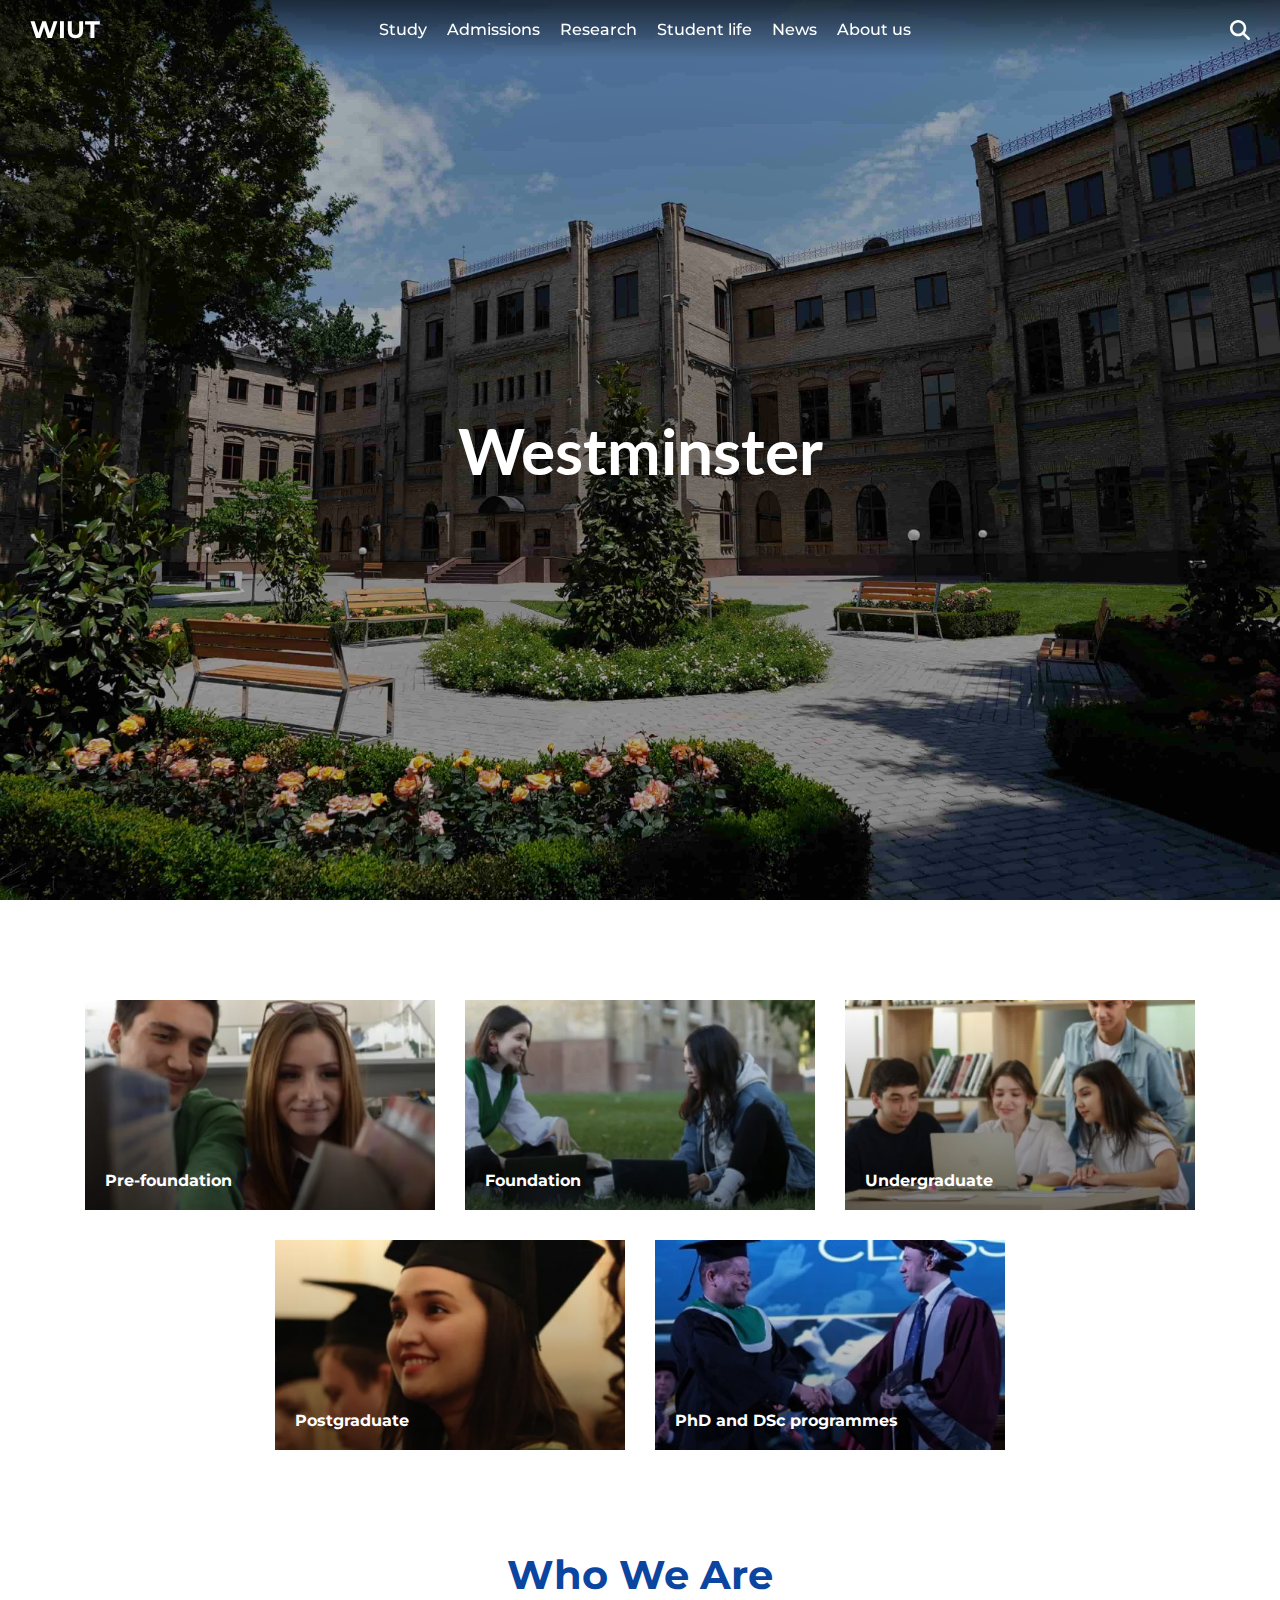
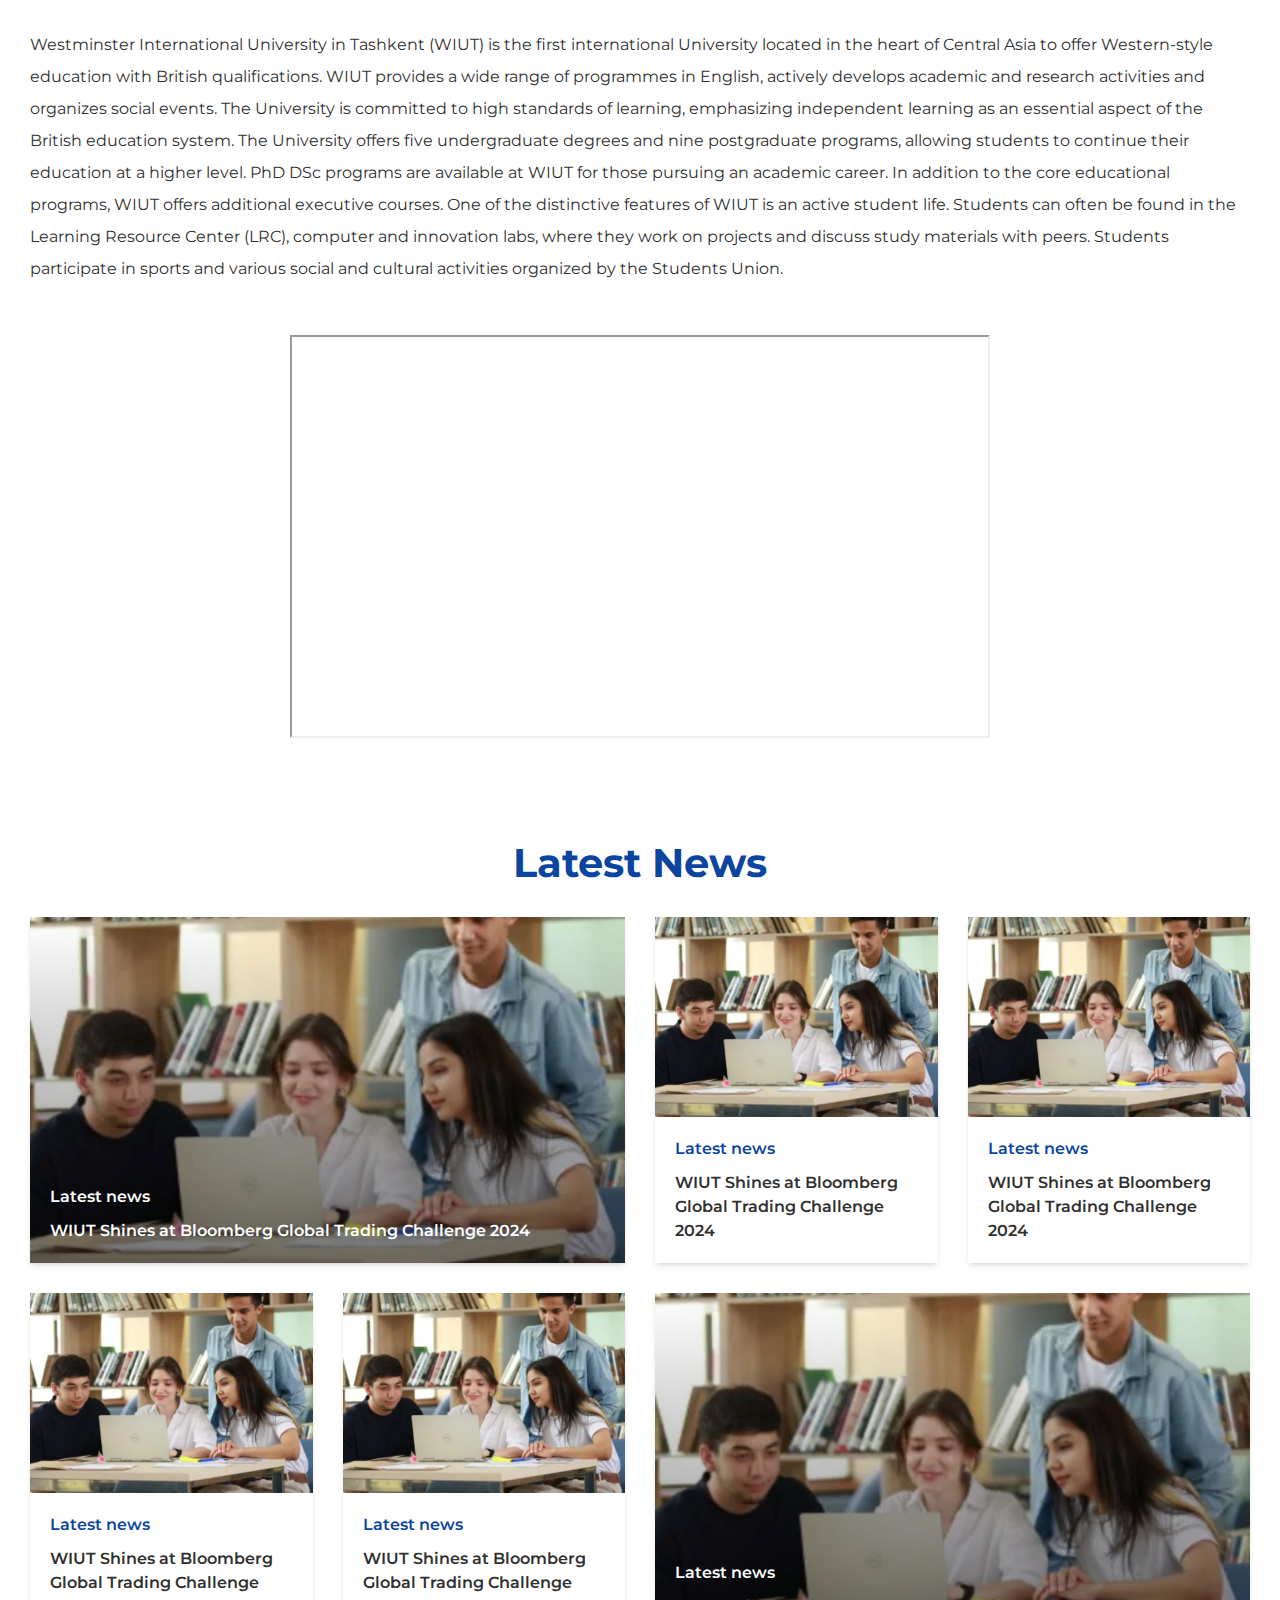
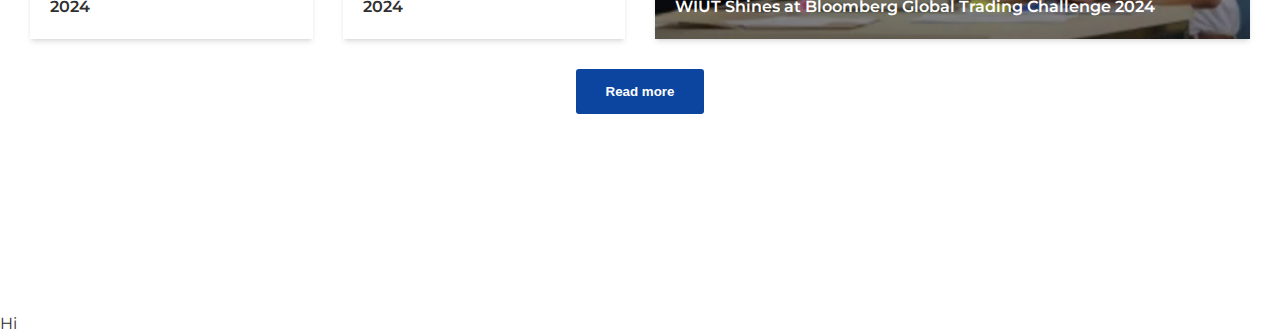
==== index.html @ 8a949897 "Update home page" ====
<!DOCTYPE html>
<html lang="en">
  <head>
    <meta charset="UTF-8" />
    <meta name="viewport" content="width=device-width, initial-scale=1.0" />
    <link rel="stylesheet" href="./assets/css/global.css" />
    <link rel="stylesheet" href="./assets/css/navbar.css" />
    <link rel="stylesheet" href="./assets/css/index.css" />
    <title>Home</title>
  </head>
  <body>
    <div id="navbar" class="top">
      <div class="brand">
        <a href="index.html">WIUT</a>
      </div>
      <div id="nav-menu">
        <nav id="navigation">
          <ul class="nav-links">
            <li><a href="study.html">Study</a></li>
            <li><a href="admissions.html">Admissions</a></li>
            <li><a href="research.html">Research</a></li>
            <li><a href="student-life.html">Student life</a></li>
            <li><a href="news.html">News</a></li>
            <li><a href="about.html">About us</a></li>
          </ul>
        </nav>
      </div>
      <form action="#" id="search">
        <input type="text" name="q" id="q" placeholder="Search..." />
        <button type="button" id="cancel">X</button>
      </form>
      <div class="right">
        <button type="submit" class="search-button" id="search-button">
          <img src="./assets/images/magnifying-glass-solid.svg" alt="icon" />
        </button>
        <div id="nav-toggle">
          <span></span>
          <span></span>
          <span></span>
        </div>
      </div>
    </div>

    <section id="hero">
      <div class="content">
        <h1>Westminster</h1>
        <!-- <p>International University in Tashkent</p> -->
      </div>
    </section>

    <main>
      <section id="courses" class="container">
        <a href="#" class="course">
          <div class="image">
            <img src="./assets/images/pre-foundation.webp" alt="course-image" />
          </div>
          <p class="title">Pre-foundation</p>
        </a>
        <a href="#" class="course">
          <div class="image">
            <img src="./assets/images/foundation.webp" alt="course-image" />
          </div>
          <p class="title">Foundation</p>
        </a>
        <a href="#" class="course">
          <div class="image">
            <img src="./assets/images/undergraduate.webp" alt="course-image" />
          </div>
          <p class="title">Undergraduate</p>
        </a>
        <a href="#" class="course">
          <div class="image">
            <img src="./assets/images/graduate.webp" alt="course-image" />
          </div>
          <p class="title">Postgraduate</p>
        </a>
        <a href="#" class="course">
          <div class="image">
            <img
              src="./assets/images/phd-dsc-courses.webp"
              alt="course-image"
            />
          </div>
          <p class="title">PhD and DSc programmes</p>
        </a>
      </section>

      <section id="info" class="container">
        <h2>Who we are</h2>
        <p>
          Westminster International University in Tashkent (WIUT) is the first
          international University located in the heart of Central Asia to offer
          Western-style education with British qualifications. WIUT provides a
          wide range of programmes in English, actively develops academic and
          research activities and organizes social events. The University is
          committed to high standards of learning, emphasizing independent
          learning as an essential aspect of the British education system. The
          University offers five undergraduate degrees and nine postgraduate
          programs, allowing students to continue their education at a higher
          level. PhD DSc programs are available at WIUT for those pursuing an
          academic career. In addition to the core educational programs, WIUT
          offers additional executive courses. One of the distinctive features
          of WIUT is an active student life. Students can often be found in the
          Learning Resource Center (LRC), computer and innovation labs, where
          they work on projects and discuss study materials with peers. Students
          participate in sports and various social and cultural activities
          organized by the Students Union.
        </p>
        <iframe
          class="sppb-embed-responsive-item"
          src="//www.youtube.com/embed/2o8LmmlrF8w?iv_load_policy=3&amp;rel=1"
          title="YouTube video player"
          allow="accelerometer"
          webkitallowfullscreen=""
          mozallowfullscreen=""
          allowfullscreen=""
          loading="lazy"
        ></iframe>
      </section>

      <section id="news" class="container">
        <h2>Latest News</h2>
        <div class="cards">
          <a href="#" class="card twice">
            <div class="image">
              <img src="./assets/images/undergraduate.webp" alt="news" />
            </div>
            <div class="content">
              <p class="category">Latest news</p>
              <p class="title">
                WIUT Shines at Bloomberg Global Trading Challenge 2024
              </p>
            </div>
          </a>
          <a href="#" class="card">
            <div class="image">
              <img src="./assets/images/undergraduate.webp" alt="news" />
            </div>
            <div class="content">
              <p class="category">Latest news</p>
              <p class="title">
                WIUT Shines at Bloomberg Global Trading Challenge 2024
              </p>
            </div>
          </a>
          <a href="#" class="card">
            <div class="image">
              <img src="./assets/images/undergraduate.webp" alt="news" />
            </div>
            <div class="content">
              <p class="category">Latest news</p>
              <p class="title">
                WIUT Shines at Bloomberg Global Trading Challenge 2024
              </p>
            </div>
          </a>
          <a href="#" class="card">
            <div class="image">
              <img src="./assets/images/undergraduate.webp" alt="news" />
            </div>
            <div class="content">
              <p class="category">Latest news</p>
              <p class="title">
                WIUT Shines at Bloomberg Global Trading Challenge 2024
              </p>
            </div>
          </a>
          <a href="#" class="card">
            <div class="image">
              <img src="./assets/images/undergraduate.webp" alt="news" />
            </div>
            <div class="content">
              <p class="category">Latest news</p>
              <p class="title">
                WIUT Shines at Bloomberg Global Trading Challenge 2024
              </p>
            </div>
          </a>
          <a href="#" class="card twice">
            <div class="image">
              <img src="./assets/images/undergraduate.webp" alt="news" />
            </div>
            <div class="content">
              <p class="category">Latest news</p>
              <p class="title">
                WIUT Shines at Bloomberg Global Trading Challenge 2024
              </p>
            </div>
          </a>
        </div>
        <a href="#news.html" class="read-more">
          <button class="btn btn-primary">Read more</button>
        </a>
      </section>

      <footer>
        Hi
      </footer>
    </main>
    <script src="./assets/js/index.js"></script>
    <script src="./assets/js/navbar.js"></script>
  </body>
</html>
---- assets/css/global.css ----
@import url('https://fonts.googleapis.com/css2?family=Montserrat:ital,wght@0,100..900;1,100..900&display=swap');
@import url('https://fonts.googleapis.com/css2?family=Lato:ital,wght@0,100;0,300;0,400;0,700;0,900;1,100;1,300;1,400;1,700;1,900&family=Montserrat:ital,wght@0,100..900;1,100..900&display=swap');


:root {
  --primary: #0b459f;
  --text: #303030;
}

*,
*::before,
*::after {
  box-sizing: border-box;
  margin: 0;
  padding: 0;
}

img {
  width: 100%;
  height: 100%;
  object-fit: cover;
}

a {
  color: inherit;
  text-decoration: none;
}

ul {
  list-style: none;
}

body {
    font-family: "Montserrat", sans-serif;
    font-optical-sizing: auto;
    color: var(--text);
}


.btn {
  border: none;
  outline: none;
  padding: 15px 30px;
  font-weight: 600;
  border-radius: 3px;
  cursor: pointer;
  transition: box-shadow .2s;
}

.btn:hover {
  box-shadow: inset 0em 0em 0em 10em rgba(0, 0, 0, 0.2);
}

.btn-primary {
  background-color: var(--primary);
  color: white;
}
---- assets/css/navbar.css ----
#navbar {
  display: flex;
  justify-content: space-between;
  align-items: center;
  color: white;
  padding: 15px max(calc((100% - 1440px) / 2), 30px);
  position: fixed;
  top: 0;
  width: 100%;
  transition: background-color 0.2s;
  background: var(--primary);
  z-index: 100;
}

#navbar .brand {
  text-transform: uppercase;
  font-size: 1.5rem;
  font-weight: bold;
}

#nav-menu {
  display: flex;
  justify-content: space-between;
  align-items: center;
}

.nav-links {
  display: flex;
  align-items: center;
  gap: 20px;
}

.nav-links a {
  font-weight: 500;
  padding: 7px 0;
  position: relative;
}

.nav-links a::before {
  content: "";
  position: absolute;
  inset: 0;
  border-bottom: 2px solid white;
  transform: scaleX(0);
  transform-origin: 100% 0;
  transition: transform 0.4s;
}

.nav-links a:hover::before {
  transform: scaleX(1);
  transform-origin: 0 100%;
}

#search {
  display: flex;
  visibility: hidden;
  opacity: 0;
  transition: visibility 0s, opacity 0.1s;
  position: absolute;
  right: 0;
  top: 0;
  background-color: var(--primary);
  padding: 60px;
  z-index: 10;
  gap: 10px;
}

#search input {
  background-color: transparent;
  color: white;
  border: none;
  outline: none;
  border-bottom: 1px solid white;
  padding: 5px 0;
  font-size: 1rem;
}

#search input::placeholder {
  color: white;
  opacity: 1;
}

#search #cancel {
  background: none;
  outline: none;
  color: white;
  width: 30px;
  height: 30px;
  border: 1px solid white;
  cursor: pointer;
}

#search.active {
  visibility: visible;
  opacity: 1;
}

.right {
  display: flex;
  align-items: center;
  gap: 10px;
  padding-left: 40px; 
}

.search-button {
  width: 20px;
  height: 20px;
  background: none;
  border: none;
  outline: none
}

.search-button img {
  filter: invert(100%) sepia(8%) saturate(7477%) hue-rotate(187deg) brightness(113%) contrast(100%);
}

#nav-toggle {
  flex-direction: column;
  justify-content: space-between;
  align-items: stretch;
  display: none;
  padding: 20px;
  margin-right: -20px;
  gap: 6px;
  cursor: pointer;
}

#nav-toggle span {
  width: 30px;
  height: 3px;
  border-radius: 3px;
  background-color: white;
}

@media (min-width: 850px) {
  #navbar.top {
    background: linear-gradient(0deg, rgba(0, 0, 0, 0), rgba(0, 0, 0, 0.6));
  }
}

@media screen and (max-width: 850px) {
  #navbar {
    padding-top: 0px;
    padding-bottom: 0px;
  }

  #nav-menu {
    position: fixed;
    top: 55px;
    left: 100%;
    right: 0;
    bottom: 0;
    width: 100%;
    background-color: var(--primary);
    right: 60px;
    display: flex;
    flex-direction: column;
    width: 100%;
    align-items: flex-end;
    padding: 20px 30px;
    gap: 20px;
    transition: all 0.2s;
  }

  #nav-menu.active {
    left: 0;
  }

  #nav-toggle {
    display: flex;
  }

  .nav-links {
    display: flex;
    flex-direction: column;
    align-items: flex-end;
  }
}
---- assets/css/index.css ----
#hero {
  width: 100%;
  height: 100vh;
  padding: 60px 50px;
  display: flex;
  align-items: center;
  justify-content: center;
  color: white;
  background: radial-gradient(rgba(0, 0, 0, 0.4), rgba(0, 0, 0, 0.1)),
    url("../images/wiut.jpg");
  background-repeat: no-repeat;
  background-position: center center;
  background-size: cover;
  position: fixed;
  inset: 0;
  z-index: -20;
}

#hero .content {
  text-align: center;
  font-family: "Lato", sans-serif;
}

#hero h1 {
  font-size: 4rem;
}

#hero p {
  margin-top: 10px;
  font-size: 1.3rem;
  font-weight: 500;
}

main {
  margin-top: 100vh;
  background-color: white;
  width: 100%;
  height: max-content;
}

.container {
  width: 100%;
  padding: 0 max(calc((100% - 1440px) / 2), 30px);
}

#courses {
  padding-top: 100px;
  display: flex;
  flex-wrap: wrap;
  justify-content: center;
  align-items: center;
  row-gap: 30px;
  column-gap: 30px;
}

#courses .course {
  display: block;
  width: 350px;
  position: relative;
}

#courses .course:hover img {
  transform: scale(1.1, 1.1);
}

#courses .image {
  position: relative;
  overflow: hidden;
  aspect-ratio: 5/3;
}

#courses .image::before {
  content: "";
  position: absolute;
  inset: 0;
  width: 100%;
  height: 100%;
  background: linear-gradient(180deg, rgba(0, 0, 0, 0), rgba(0, 0, 0, 0.5));
  z-index: 2;
}

#courses .image img {
  display: block;
  transition: transform 0.5s;
  z-index: 1;
}

#courses .title {
  position: absolute;
  bottom: 20px;
  left: 20px;
  color: white;
  font-weight: bold;
  z-index: 3;
}

#info {
  margin-top: 100px;
}

.container h2 {
  color: var(--primary);
  text-align: center;
  font-size: 2.5rem;
  text-transform: capitalize;
}

#info p {
  line-height: 2rem;
  margin-top: 30px;
}

#info iframe {
  width: 100%;
  max-width: 700px;
  aspect-ratio: 2/1.15;
  margin: 0 auto;
  display: block;
  margin-top: 50px;
}

#news {
  margin-top: 100px;
}

.cards {
  margin-top: 30px;
  display: grid;
  grid-template-columns: repeat(4, 1fr);
  gap: 30px;
  font-weight: 600;
  line-height: 1.5rem;
}

.card {
  box-shadow: 0 4px 6px -1px rgb(0 0 0 / 0.1), 0 2px 4px -2px rgb(0 0 0 / 0.1);
  position: relative;
}

.card.twice {
  grid-column: span 2;
}

.card .image {
  height: 200px;
  overflow: hidden;
}

.card .content {
  padding: 20px;
}

.card.twice .content {
  position: absolute;
  bottom: 0;
  left: 0;
  right: 0;
  z-index: 3;
  color: white;
}

.card.twice .image {
  position: absolute;
  inset: 0;
  height: 100%;
}

.card.twice .image::before {
  content: "";
  position: absolute;
  inset: 0;
  z-index: 2;
  background: linear-gradient(180deg, rgba(0, 0, 0, 0), rgba(0, 0, 0, 0.5));
}

.card.twice .category {
  color: white;
}

.card .image img {
  transition: transform 1s;
  z-index: 1;
}

.card:hover .image img {
  transform: scale(1.1, 1.1);
}

.card .category {
  color: var(--primary);
}

.card .title {
  margin-top: 10px;
}

.read-more {
  text-align: center;
  margin: 30px auto;
  display: block;
}

footer {
  margin-top: 200px;
}

@media (max-width: 1024px) {
  .cards {
    grid-template-columns: repeat(3, 1fr);
  }
  
  .card.twice {
    grid-column: unset;
  }

  .card.twice .content {
    position: static;
    color: unset;
  }

  .card.twice .category {
    color: var(--primary);
  }

  .card.twice .image {
    position: static;
    height: 200px;
  }

  .card.twice .image::before {
    display: none;
  }
}

@media screen and (max-width: 770px) {
  #hero h1 {
    font-size: 2rem;
  }

  .container {
    padding: 0 10px;
  }

  #courses .course {
    width: 100%;
  }

  .cards {
    grid-template-columns: repeat(2, 1fr);
  }
}

@media screen and (max-width: 640px) {
  .cards {
    grid-template-columns: 1fr;
  }
}
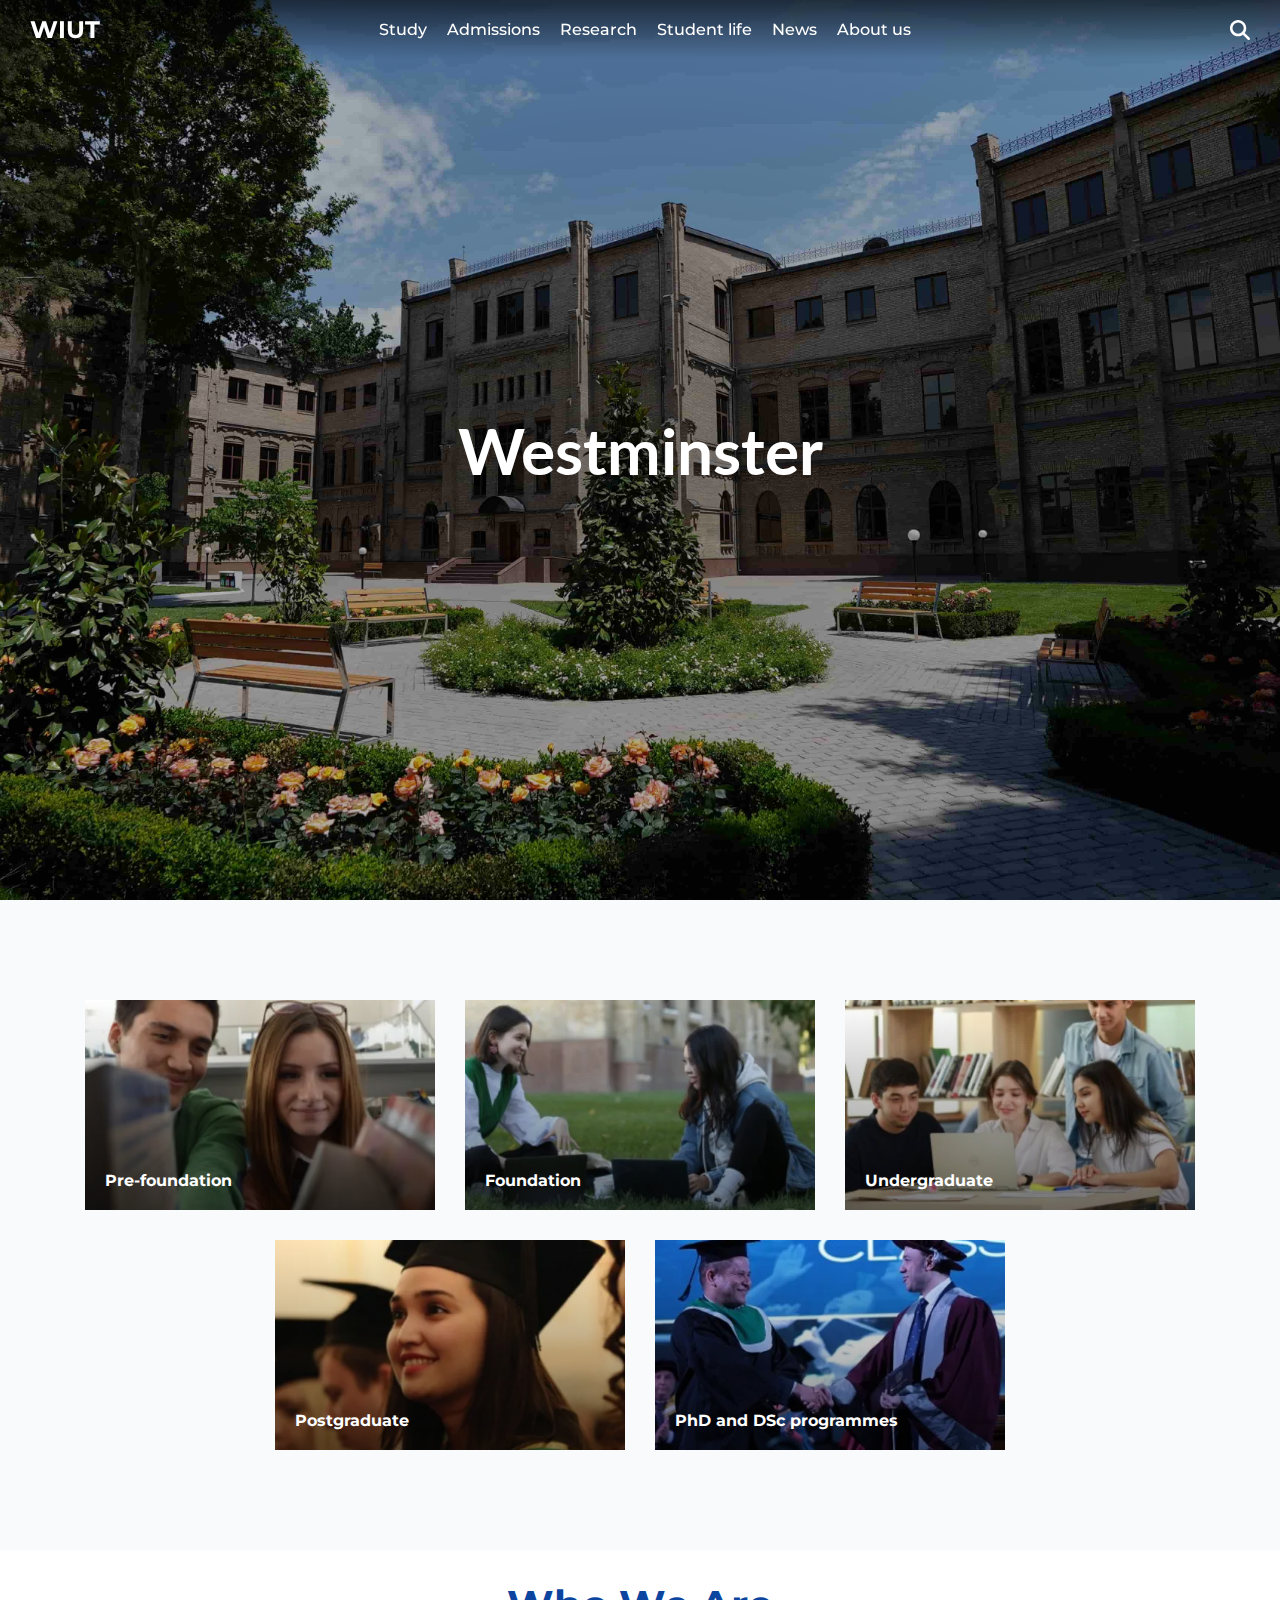
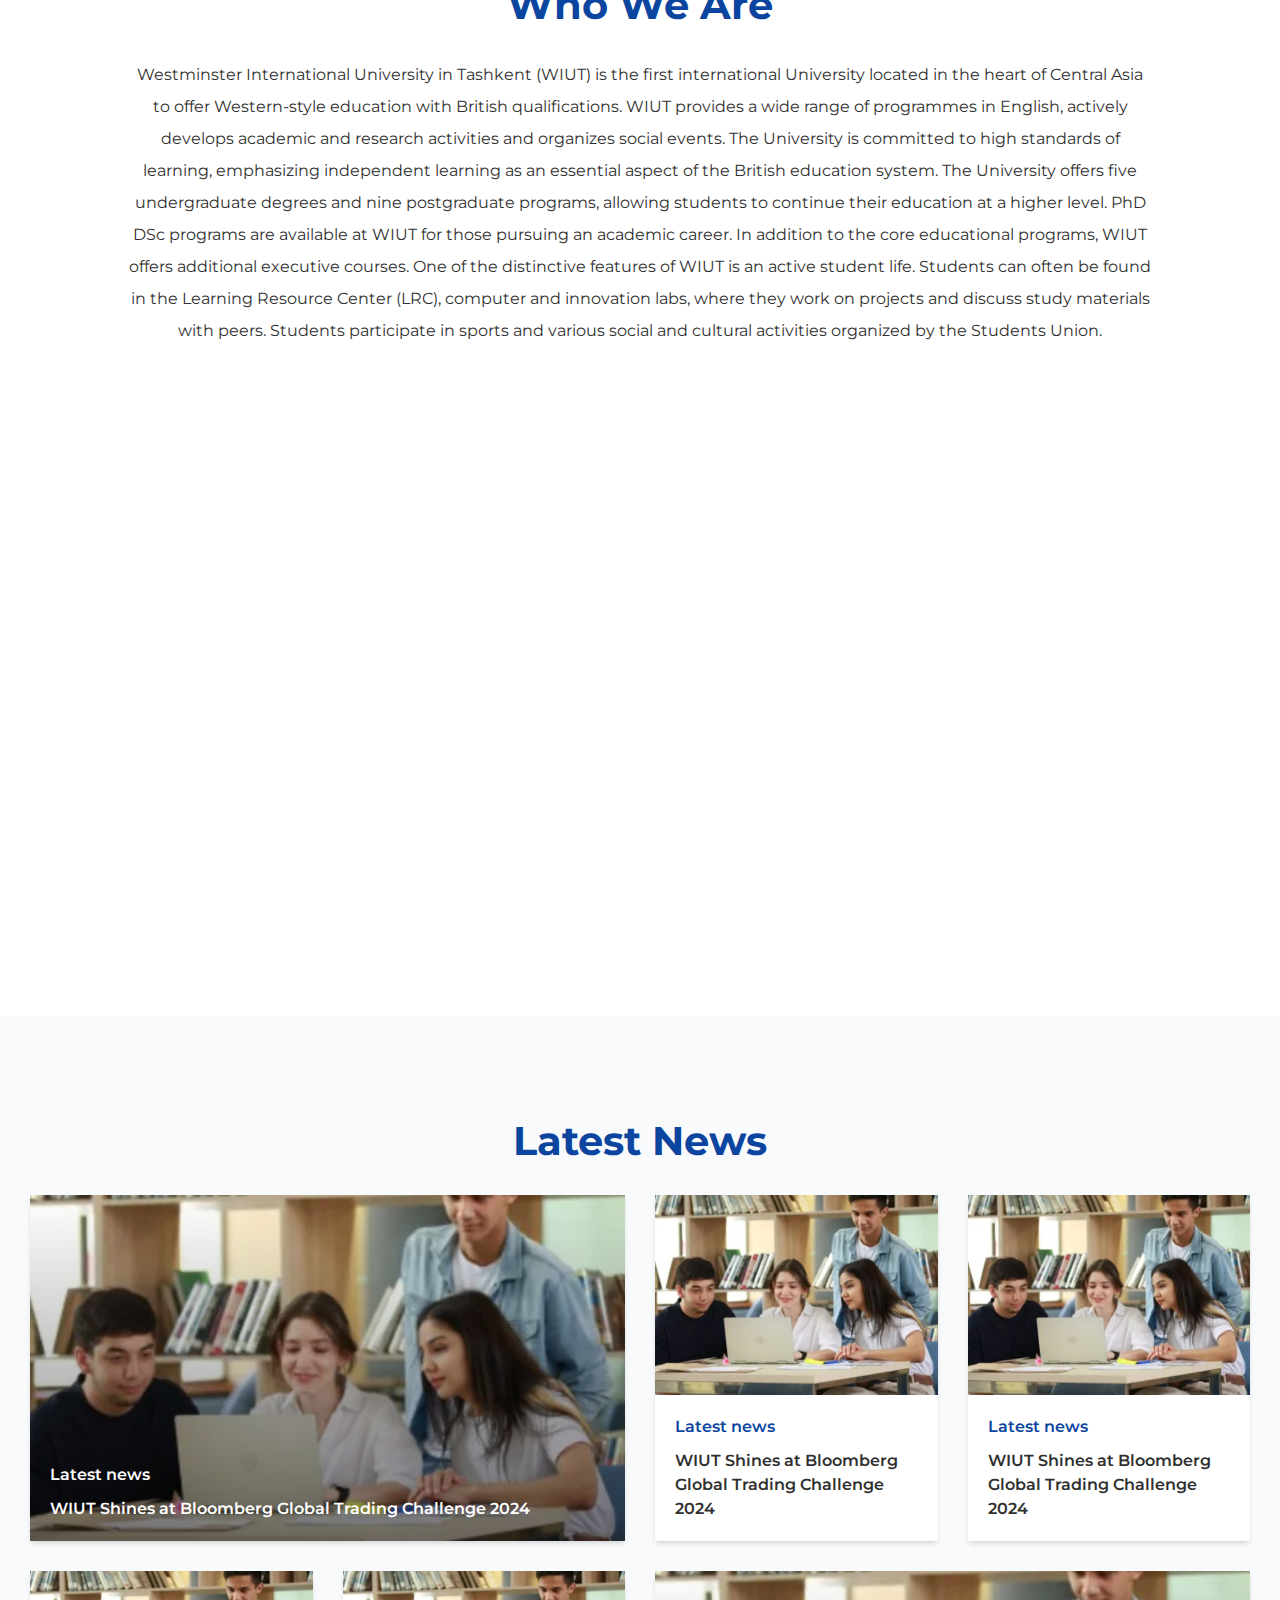
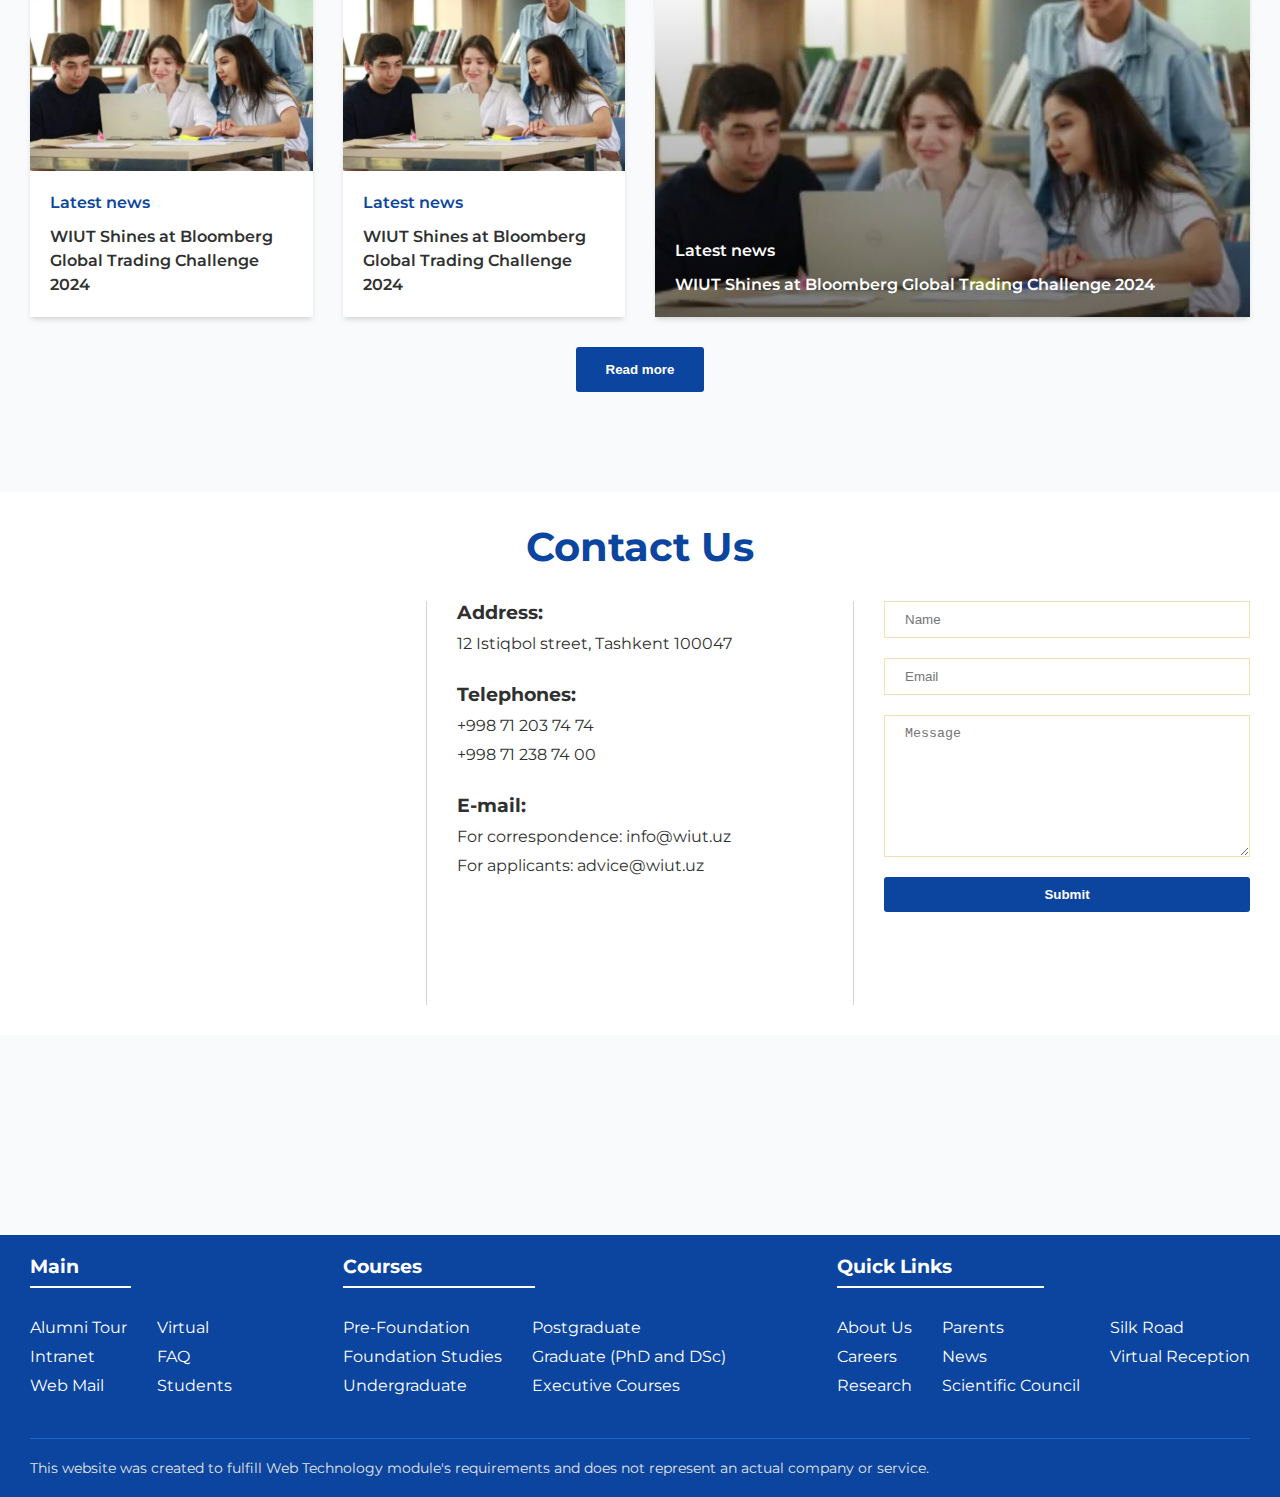
==== commit 2b2225a0: "Add footer" ====
--- a/index.html
+++ b/index.html
@@ -6,6 +6,7 @@
     <link rel="stylesheet" href="./assets/css/global.css" />
     <link rel="stylesheet" href="./assets/css/navbar.css" />
     <link rel="stylesheet" href="./assets/css/index.css" />
+    <link rel="icon" type="image/x-icon" href="./favicon.png" />
     <title>Home</title>
   </head>
   <body>
@@ -193,8 +194,102 @@
         </a>
       </section>
 
-      <footer>
-        Hi
+      <section id="contact-us" class="container">
+        <h2>Contact us</h2>
+        <div class="inner">
+          <div class="maps">
+            <iframe
+              onload="iFrameHeight(this)"
+              id="blockrandom-135"
+              name=""
+              src="https://www.google.com/maps/embed?pb=!1m18!1m12!1m3!1d1498.5432979520083!2d69.2833793439379!3d41.306979731252845!2m3!1f0!2f0!3f0!3m2!1i1024!2i768!4f13.1!3m3!1m2!1s0x38ae8ad59297d1cf%3A0xda0402847aed7b96!2z0JzQtdC20LTRg9C90LDRgNC-0LTQvdGL0Lkg0JLQtdGB0YLQvNC40L3RgdGC0LXRgNGB0LrQuNC5INCj0L3QuNCy0LXRgNGB0LjRgtC10YIg0LIg0KLQsNGI0LrQtdC90YLQtQ!5e0!3m2!1sru!2s!4v1698057402724!5m2!1sru!2s"
+              width="100%"
+              height="400"
+              loading="lazy"
+              title="Our Location"
+              class="mod-wrapper wrapper"
+            >
+              No iframes</iframe
+            >
+          </div>
+          <div class="vr"></div>
+
+          <div class="left">
+            <div class="info-group">
+              <h3 class="info-label">Address:</h3>
+              <p class="info-description">
+                12 Istiqbol street, Tashkent 100047
+              </p>
+            </div>
+            <div class="info-group">
+              <h3 class="info-label">Telephones:</h3>
+              <p class="info-description">+998 71 203 74 74</p>
+              <p class="info-description">+998 71 238 74 00</p>
+            </div>
+            <div class="info-group">
+              <h3 class="info-label">E-mail:</h3>
+              <p class="info-description">For correspondence: info@wiut.uz</p>
+              <p class="info-description">For applicants: advice@wiut.uz</p>
+            </div>
+          </div>
+          <div class="vr"></div>
+          <div class="right">
+            <input type="text" name="name" id="name" placeholder="Name" />
+            <input type="email" name="email" id="email" placeholder="Email" />
+            <textarea
+              name="message"
+              rows="8"
+              id="message"
+              placeholder="Message"
+            ></textarea>
+            <button class="btn btn-primary" type="submit">Submit</button>
+          </div>
+        </div>
+      </section>
+
+      <footer class="container">
+        <div class="footer-links">
+          <div class="row">
+            <h3>Main</h3>
+            <div class="links">
+              <a href="#">Alumni Tour</a>
+              <a href="#">Intranet</a>
+              <a href="#">Web Mail</a>
+              <a href="#">Virtual</a>
+              <a href="#">FAQ</a>
+              <a href="#">Students</a>
+            </div>
+          </div>
+          <div class="row">
+            <h3>Courses</h3>
+            <div class="links">
+              <a href="#">Pre-Foundation</a>
+              <a href="#">Foundation Studies</a>
+              <a href="#">Undergraduate</a>
+              <a href="#">Postgraduate</a>
+              <a href="#">Graduate (PhD and DSc)</a>
+              <a href="#">Executive Courses</a>
+            </div>
+          </div>
+          <div class="row">
+            <h3>Quick Links</h3>
+            <div class="links">
+              <a href="#">About Us</a>
+              <a href="#">Careers</a>
+              <a href="#">Research</a>
+              <a href="#">Parents</a>
+              <a href="#">News</a>
+              <a href="#">Scientific Council</a>
+              <a href="#">Silk Road</a>
+              <a href="#">Virtual Reception</a>
+            </div>
+          </div>
+        </div>
+        <hr />
+        <p id="note">
+          This website was created to fulfill Web Technology module's
+          requirements and does not represent an actual company or service.
+        </p>
       </footer>
     </main>
     <script src="./assets/js/index.js"></script>
--- a/assets/css/global.css
+++ b/assets/css/global.css
@@ -36,6 +36,11 @@
     color: var(--text);
 }
 
+input, textarea, iframe {
+  background: none;
+  border: none;
+  outline: none;
+}
 
 .btn {
   border: none;
--- a/assets/css/navbar.css
+++ b/assets/css/navbar.css
@@ -95,7 +95,7 @@
   opacity: 1;
 }
 
-.right {
+#navbar .right {
   display: flex;
   align-items: center;
   gap: 10px;
@@ -107,7 +107,8 @@
   height: 20px;
   background: none;
   border: none;
-  outline: none
+  outline: none;
+  cursor: pointer;
 }
 
 .search-button img {
--- a/assets/css/index.css
+++ b/assets/css/index.css
@@ -33,8 +33,9 @@
 
 main {
   margin-top: 100vh;
-  background-color: white;
-  width: 100%;
+  background-color: #f8fafc;
+  width: 100%;
+  overflow: hidden;
   height: max-content;
 }
 
@@ -96,6 +97,9 @@
 
 #info {
   margin-top: 100px;
+  padding: 30px max(calc((100% - 1024px) / 2), 30px);
+  text-align: center;
+  background: white;
 }
 
 .container h2 {
@@ -112,7 +116,6 @@
 
 #info iframe {
   width: 100%;
-  max-width: 700px;
   aspect-ratio: 2/1.15;
   margin: 0 auto;
   display: block;
@@ -135,6 +138,7 @@
 .card {
   box-shadow: 0 4px 6px -1px rgb(0 0 0 / 0.1), 0 2px 4px -2px rgb(0 0 0 / 0.1);
   position: relative;
+  background-color: white;
 }
 
 .card.twice {
@@ -200,15 +204,132 @@
   display: block;
 }
 
+#contact-us {
+  margin-top: 100px;
+  background: white;
+  padding-top: 30px;
+  padding-bottom: 30px;
+}
+
+#contact-us .inner {
+  display: flex;
+  align-items: center;
+  justify-content: space-between;
+  gap: 30px;
+  margin-top: 30px;
+  align-items: stretch;
+}
+
+#contact-us .left {
+  width: 100%;
+}
+
+#contact-us .info-group:not(:first-child) {
+  margin-top: 30px;
+}
+
+#contact-us .info-description {
+  margin-top: 10px;
+}
+
+.vr {
+  width: auto;
+  height: auto;
+  min-width: 1px;
+  min-height: 1px;
+  background-color: rgb(212, 212, 212);
+}
+
+#contact-us .right {
+  width: 100%;
+  display: flex;
+  flex-direction: column;
+  gap: 20px;
+}
+
+#contact-us .right input,
+#contact-us .right textarea {
+  background-color: rgb(255, 255, 255);
+  padding: 10px 20px;
+  border: 1px solid wheat;
+}
+
+#contact-us button {
+  padding: 10px 20px;
+}
+
+#contact-us .maps {
+  width: 100%;
+}
+
 footer {
   margin-top: 200px;
+  background: var(--primary);
+  color: white;
+  display: flex;
+  flex-direction: column;
+  gap: 20px;
+  padding-top: 20px !important;
+  padding-bottom: 20px !important;
+}
+
+footer .footer-links {
+  display: flex;
+  gap: 20px;
+  justify-content: space-between;
+  flex-wrap: wrap;
+}
+
+footer hr {
+  border: none;
+  border-top: 1px solid #2166cf;
+}
+
+footer #note {
+  font-size: .9rem;
+  color: rgb(228, 228, 228);
+}
+
+footer .row h3 {
+  position: relative;
+  padding-bottom: 10px;
+}
+
+footer .row h3::before {
+  content: "";
+  position: absolute;
+  bottom: 0;
+  left: 0;
+  right: 0;
+  width: 50%;
+  height: 2px;
+  background-color: white;
+  transition: width .2s;
+}
+
+footer .row:hover h3::before {
+  width: 100%;
+}
+
+footer a:hover {
+  color: rgb(96, 192, 255);
+}
+
+footer .row .links {
+  display: flex;
+  flex-direction: column;
+  height: 100px;
+  flex-wrap: wrap;
+  row-gap: 10px;
+  column-gap: 30px;
+  margin-top: 30px;
 }
 
 @media (max-width: 1024px) {
   .cards {
     grid-template-columns: repeat(3, 1fr);
   }
-  
+
   .card.twice {
     grid-column: unset;
   }
@@ -238,7 +359,8 @@
   }
 
   .container {
-    padding: 0 10px;
+    padding-left: 10px !important;
+    padding-right: 10px !important;
   }
 
   #courses .course {
@@ -254,4 +376,9 @@
   .cards {
     grid-template-columns: 1fr;
   }
-}+
+  #contact-us .inner {
+    flex-direction: column-reverse;
+    justify-content: start;
+  }
+}
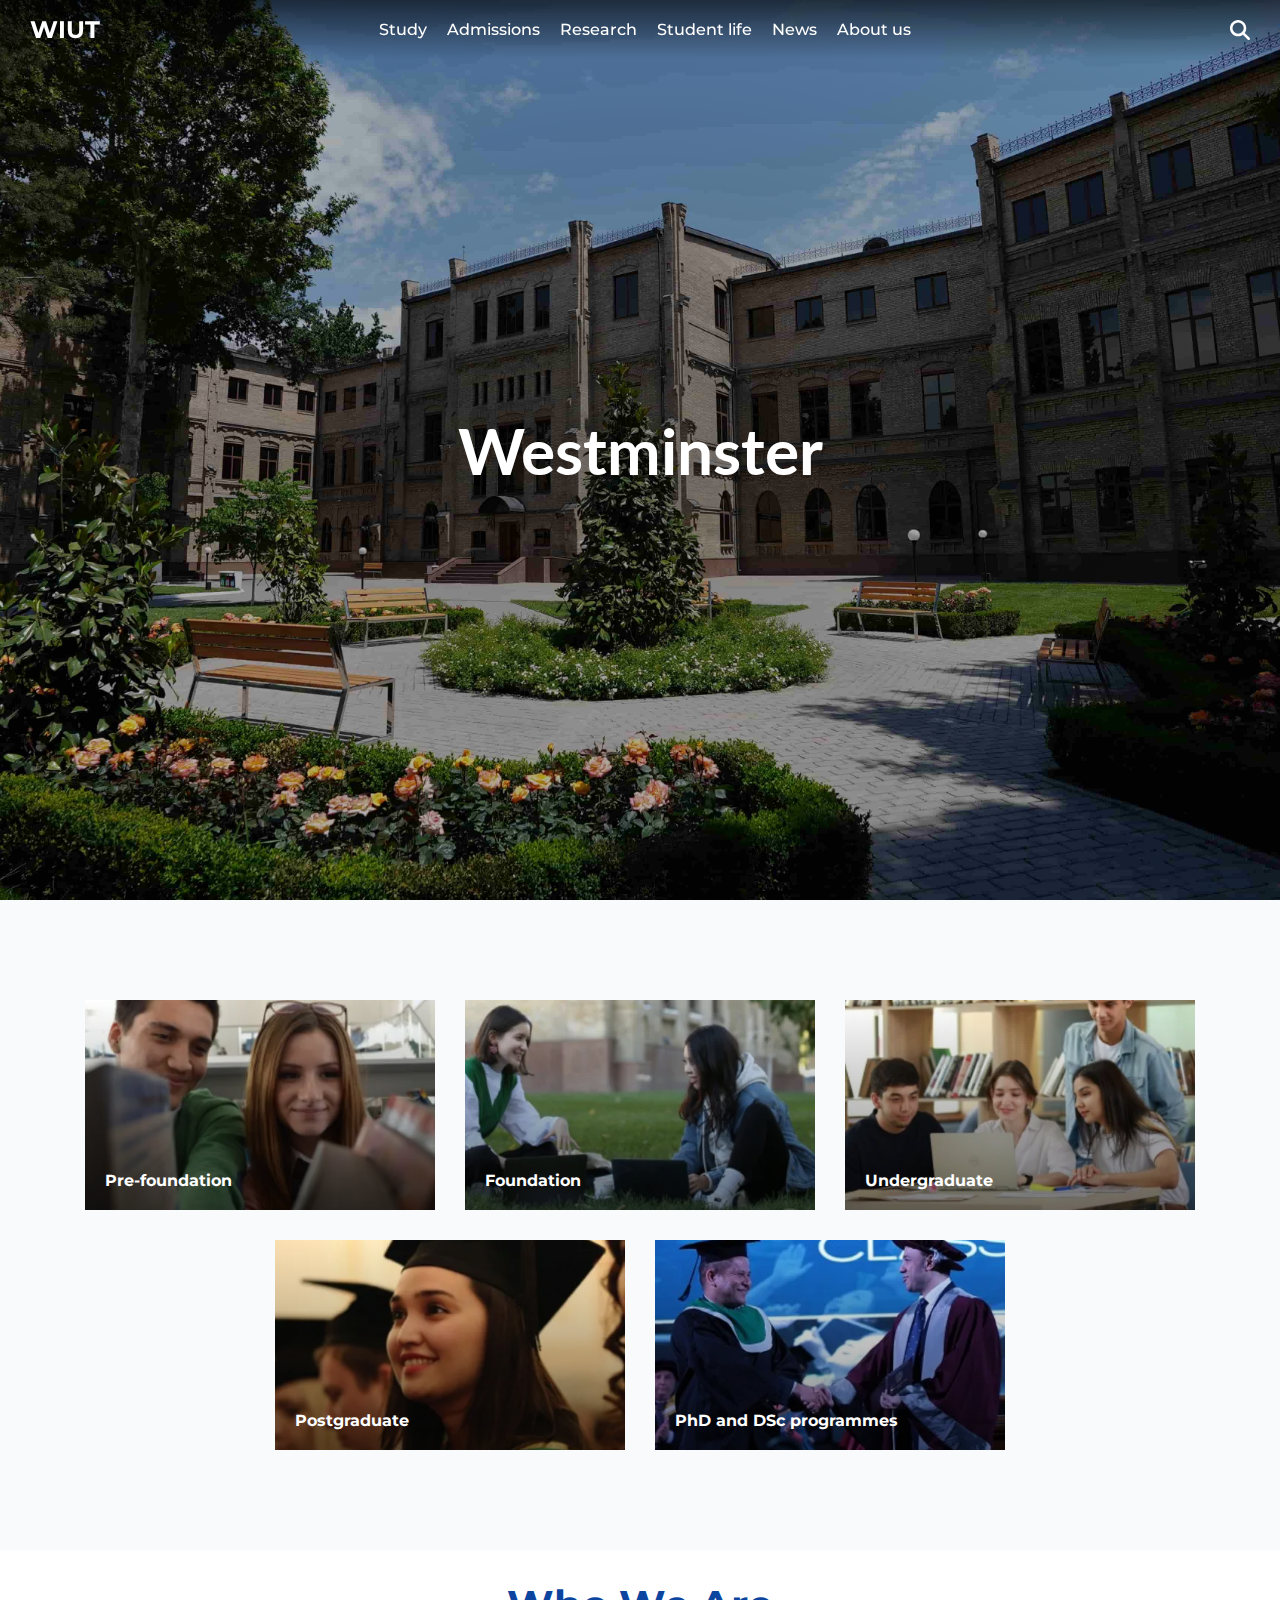
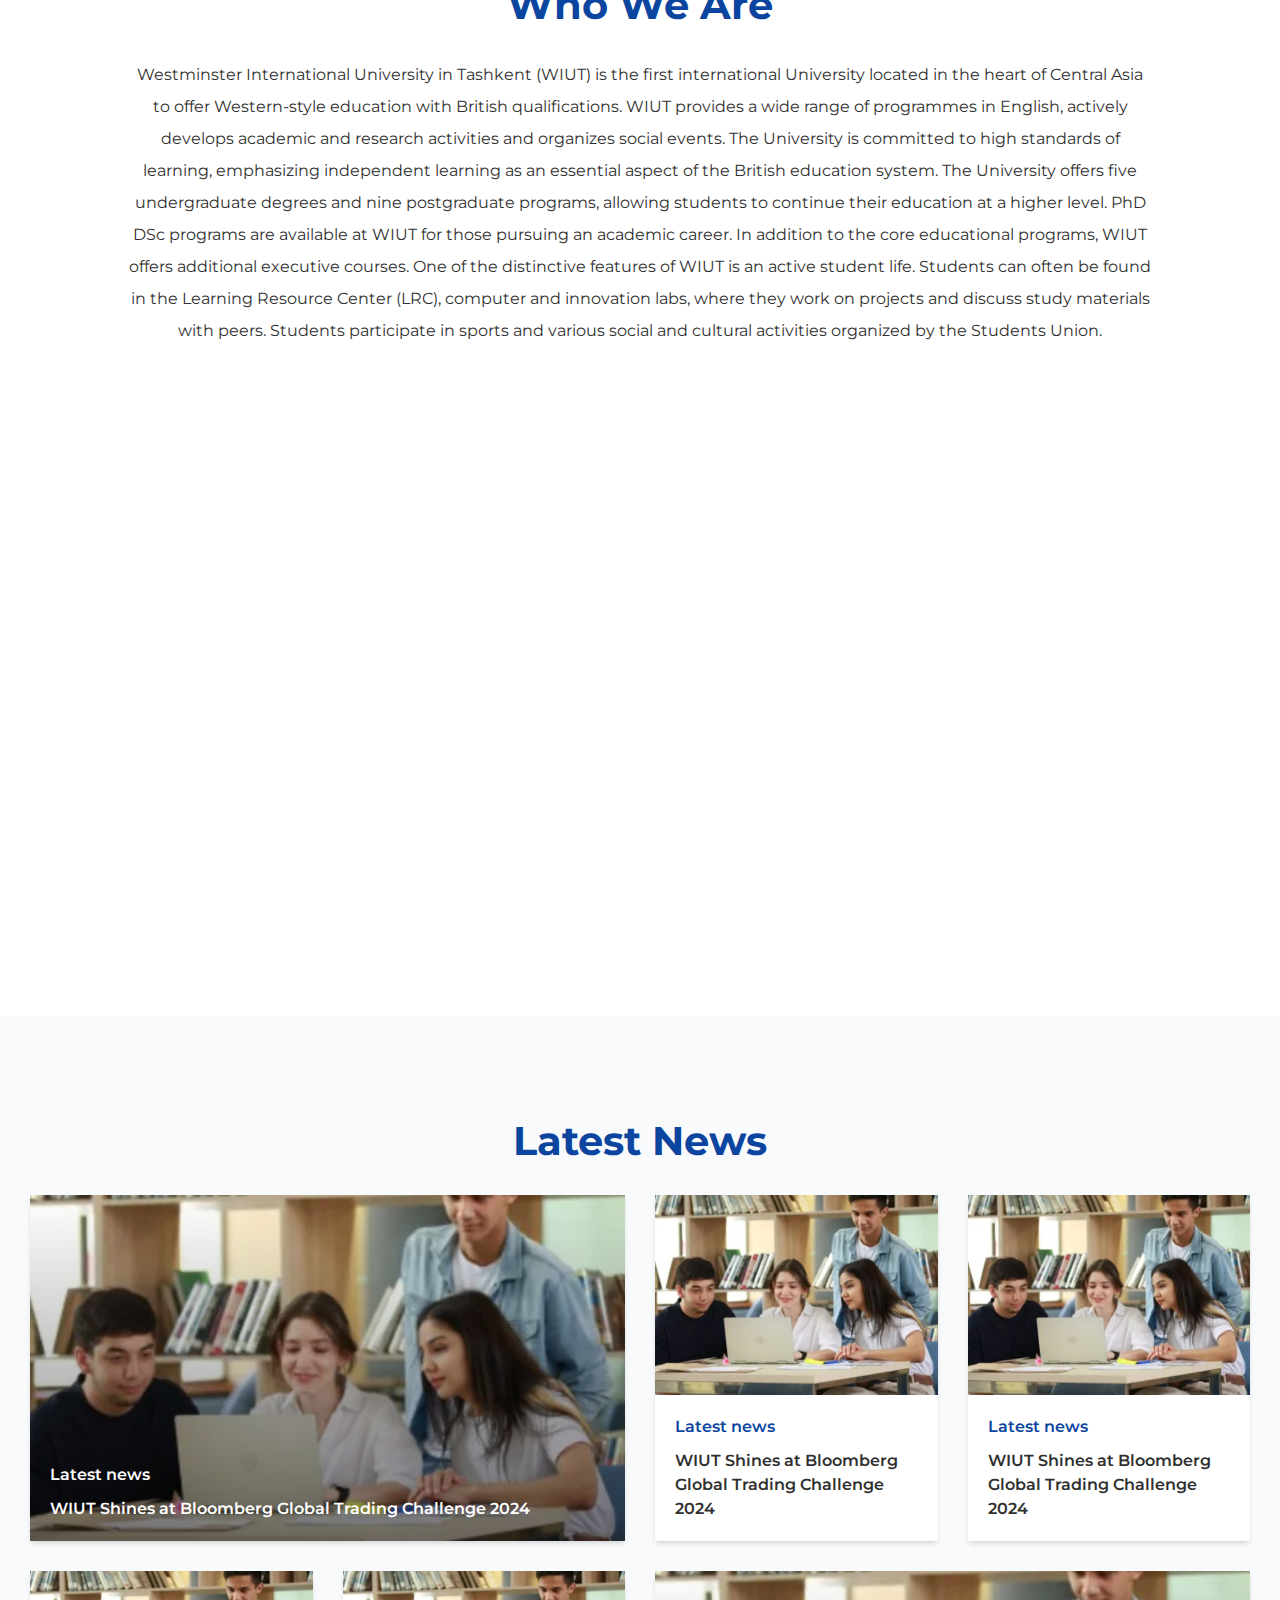
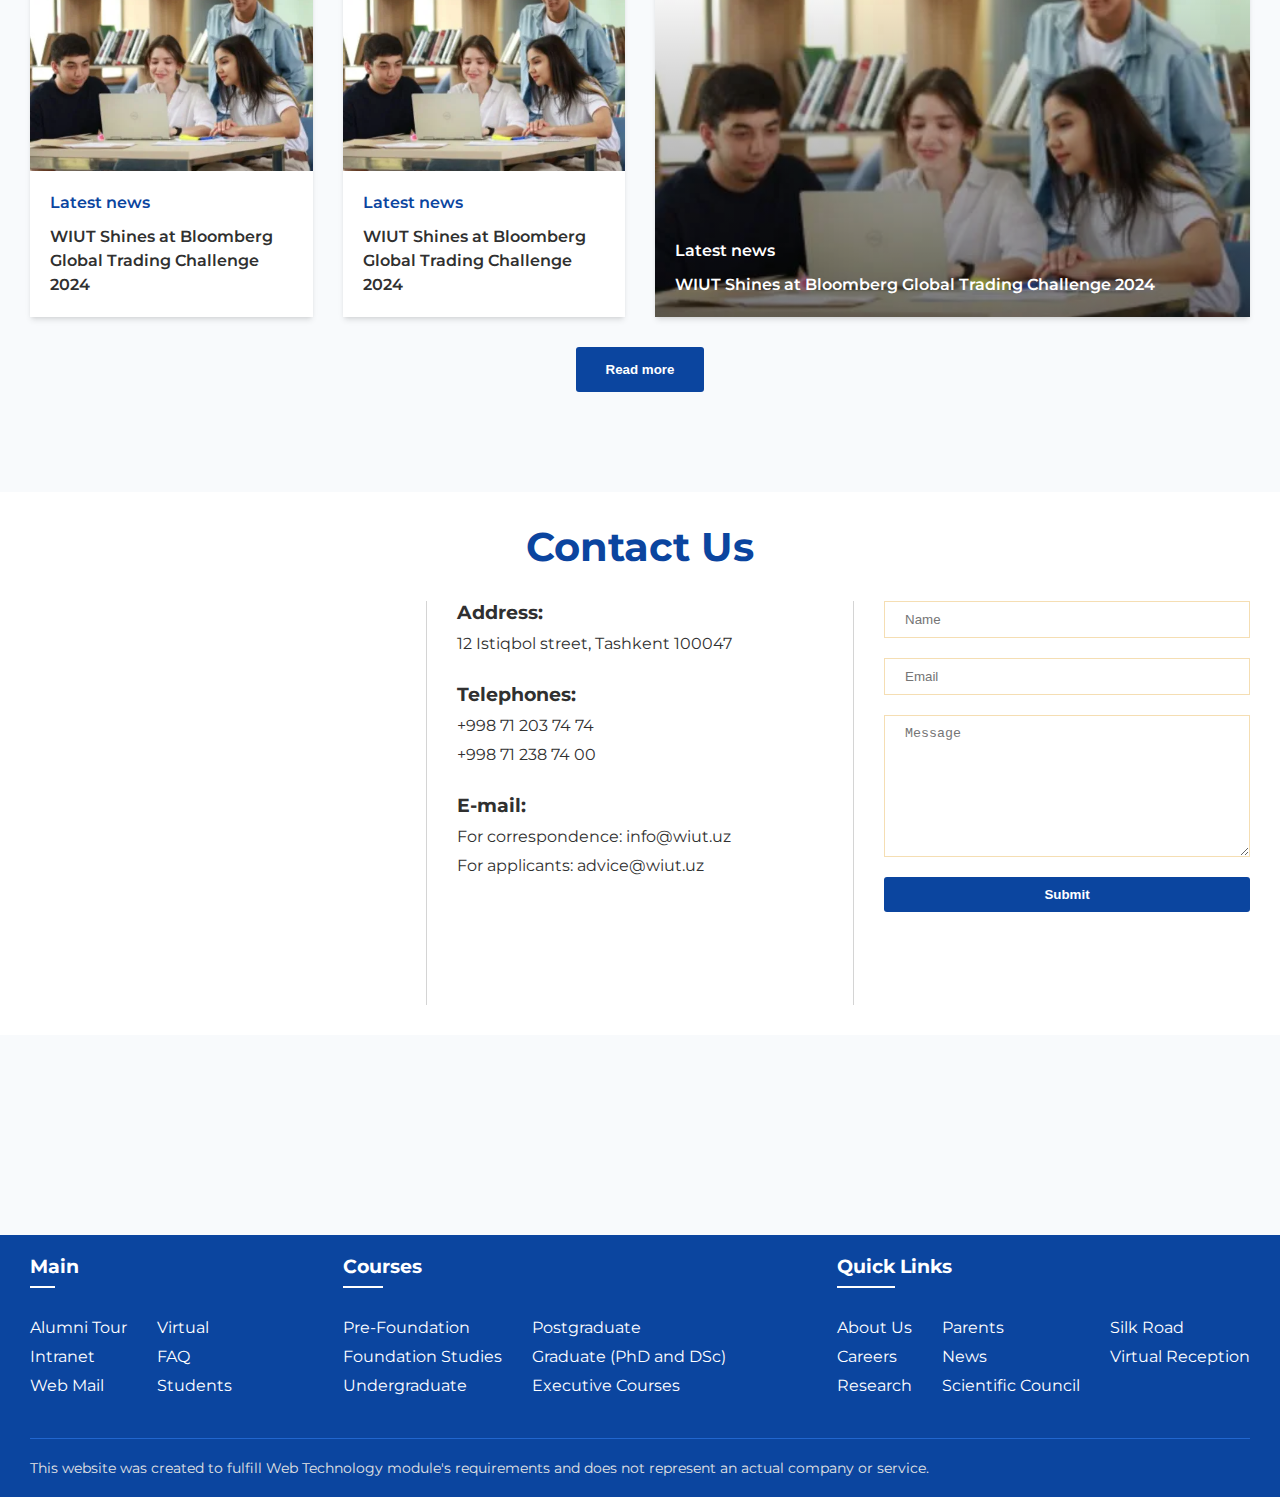
==== commit 3fa92bb7: "Create missing files" ====
--- a/index.html
+++ b/index.html
@@ -5,6 +5,7 @@
     <meta name="viewport" content="width=device-width, initial-scale=1.0" />
     <link rel="stylesheet" href="./assets/css/global.css" />
     <link rel="stylesheet" href="./assets/css/navbar.css" />
+    <link rel="stylesheet" href="./assets/css/footer.css">
     <link rel="stylesheet" href="./assets/css/index.css" />
     <link rel="icon" type="image/x-icon" href="./favicon.png" />
     <title>Home</title>
--- a/assets/css/global.css
+++ b/assets/css/global.css
@@ -1,6 +1,5 @@
-@import url('https://fonts.googleapis.com/css2?family=Montserrat:ital,wght@0,100..900;1,100..900&display=swap');
-@import url('https://fonts.googleapis.com/css2?family=Lato:ital,wght@0,100;0,300;0,400;0,700;0,900;1,100;1,300;1,400;1,700;1,900&family=Montserrat:ital,wght@0,100..900;1,100..900&display=swap');
-
+@import url("https://fonts.googleapis.com/css2?family=Montserrat:ital,wght@0,100..900;1,100..900&display=swap");
+@import url("https://fonts.googleapis.com/css2?family=Lato:ital,wght@0,100;0,300;0,400;0,700;0,900;1,100;1,300;1,400;1,700;1,900&family=Montserrat:ital,wght@0,100..900;1,100..900&display=swap");
 
 :root {
   --primary: #0b459f;
@@ -31,12 +30,14 @@
 }
 
 body {
-    font-family: "Montserrat", sans-serif;
-    font-optical-sizing: auto;
-    color: var(--text);
+  font-family: "Montserrat", sans-serif;
+  font-optical-sizing: auto;
+  color: var(--text);
 }
 
-input, textarea, iframe {
+input,
+textarea,
+iframe {
   background: none;
   border: none;
   outline: none;
@@ -49,7 +50,7 @@
   font-weight: 600;
   border-radius: 3px;
   cursor: pointer;
-  transition: box-shadow .2s;
+  transition: box-shadow 0.2s;
 }
 
 .btn:hover {
@@ -59,4 +60,18 @@
 .btn-primary {
   background-color: var(--primary);
   color: white;
+}
+
+.container {
+  width: 100%;
+  padding: 0 max(calc((100% - 1440px) / 2), 30px);
+}
+
+.coming-soon {
+  height: calc(100vh - 60px);
+  margin-top: 60px;
+  width: 100%;
+  display: flex;
+  align-items: center;
+  justify-content: center;
 }--- a/assets/css/footer.css
+++ b/assets/css/footer.css
@@ -0,0 +1,63 @@
+footer {
+  margin-top: 200px;
+  background: var(--primary);
+  color: white;
+  display: flex;
+  flex-direction: column;
+  gap: 20px;
+  padding-top: 20px !important;
+  padding-bottom: 20px !important;
+}
+
+footer .footer-links {
+  display: flex;
+  gap: 20px;
+  justify-content: space-between;
+  flex-wrap: wrap;
+}
+
+footer hr {
+  border: none;
+  border-top: 1px solid #2166cf;
+}
+
+footer #note {
+  font-size: 0.9rem;
+  color: rgb(228, 228, 228);
+}
+
+footer .row h3 {
+  display: inline-block;
+  position: relative;
+  padding-bottom: 10px;
+}
+
+footer .row h3::before {
+  content: "";
+  position: absolute;
+  bottom: 0;
+  left: 0;
+  right: 0;
+  width: 50%;
+  height: 2px;
+  background-color: white;
+  transition: width 0.2s;
+}
+
+footer .row:hover h3::before {
+  width: 100%;
+}
+
+footer a:hover {
+  color: rgb(96, 192, 255);
+}
+
+footer .row .links {
+  display: flex;
+  flex-direction: column;
+  height: 100px;
+  flex-wrap: wrap;
+  row-gap: 10px;
+  column-gap: 30px;
+  margin-top: 30px;
+}
--- a/assets/css/index.css
+++ b/assets/css/index.css
@@ -39,11 +39,6 @@
   height: max-content;
 }
 
-.container {
-  width: 100%;
-  padding: 0 max(calc((100% - 1440px) / 2), 30px);
-}
-
 #courses {
   padding-top: 100px;
   display: flex;
@@ -262,69 +257,6 @@
   width: 100%;
 }
 
-footer {
-  margin-top: 200px;
-  background: var(--primary);
-  color: white;
-  display: flex;
-  flex-direction: column;
-  gap: 20px;
-  padding-top: 20px !important;
-  padding-bottom: 20px !important;
-}
-
-footer .footer-links {
-  display: flex;
-  gap: 20px;
-  justify-content: space-between;
-  flex-wrap: wrap;
-}
-
-footer hr {
-  border: none;
-  border-top: 1px solid #2166cf;
-}
-
-footer #note {
-  font-size: .9rem;
-  color: rgb(228, 228, 228);
-}
-
-footer .row h3 {
-  position: relative;
-  padding-bottom: 10px;
-}
-
-footer .row h3::before {
-  content: "";
-  position: absolute;
-  bottom: 0;
-  left: 0;
-  right: 0;
-  width: 50%;
-  height: 2px;
-  background-color: white;
-  transition: width .2s;
-}
-
-footer .row:hover h3::before {
-  width: 100%;
-}
-
-footer a:hover {
-  color: rgb(96, 192, 255);
-}
-
-footer .row .links {
-  display: flex;
-  flex-direction: column;
-  height: 100px;
-  flex-wrap: wrap;
-  row-gap: 10px;
-  column-gap: 30px;
-  margin-top: 30px;
-}
-
 @media (max-width: 1024px) {
   .cards {
     grid-template-columns: repeat(3, 1fr);
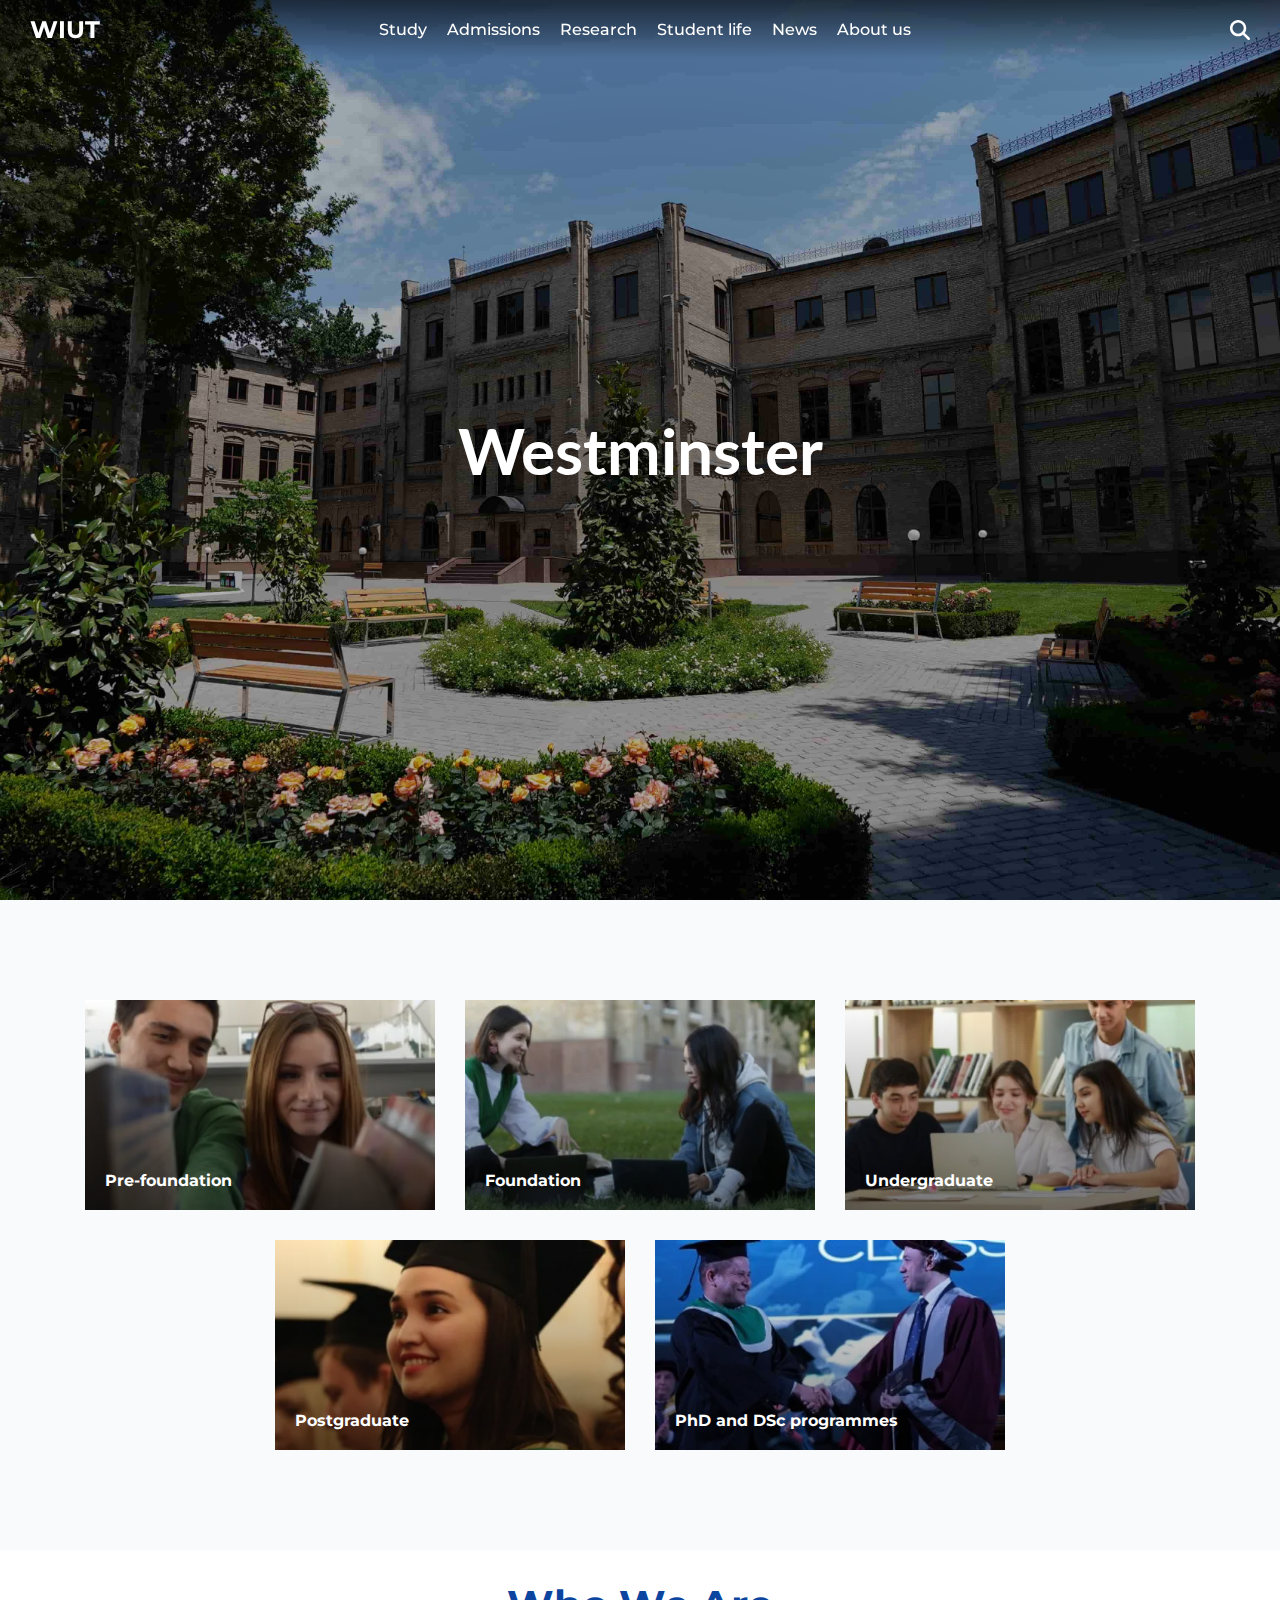
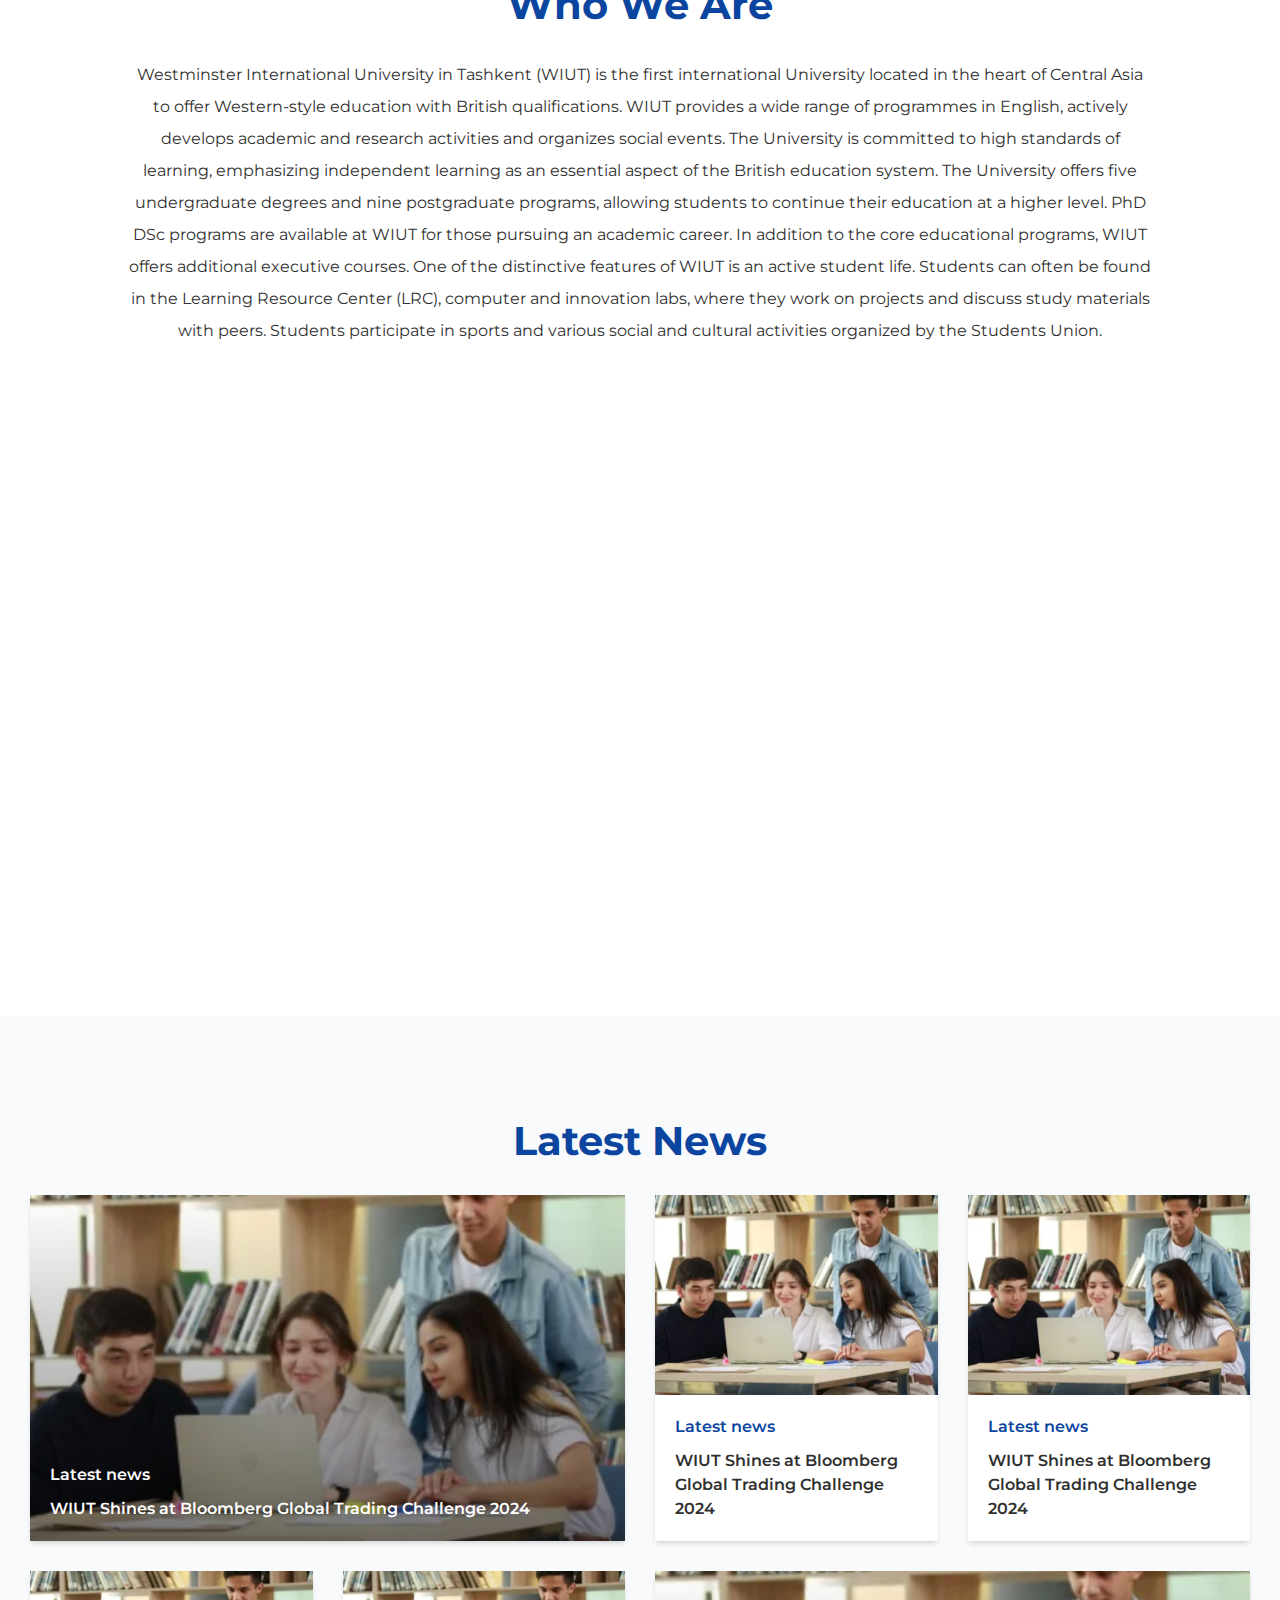
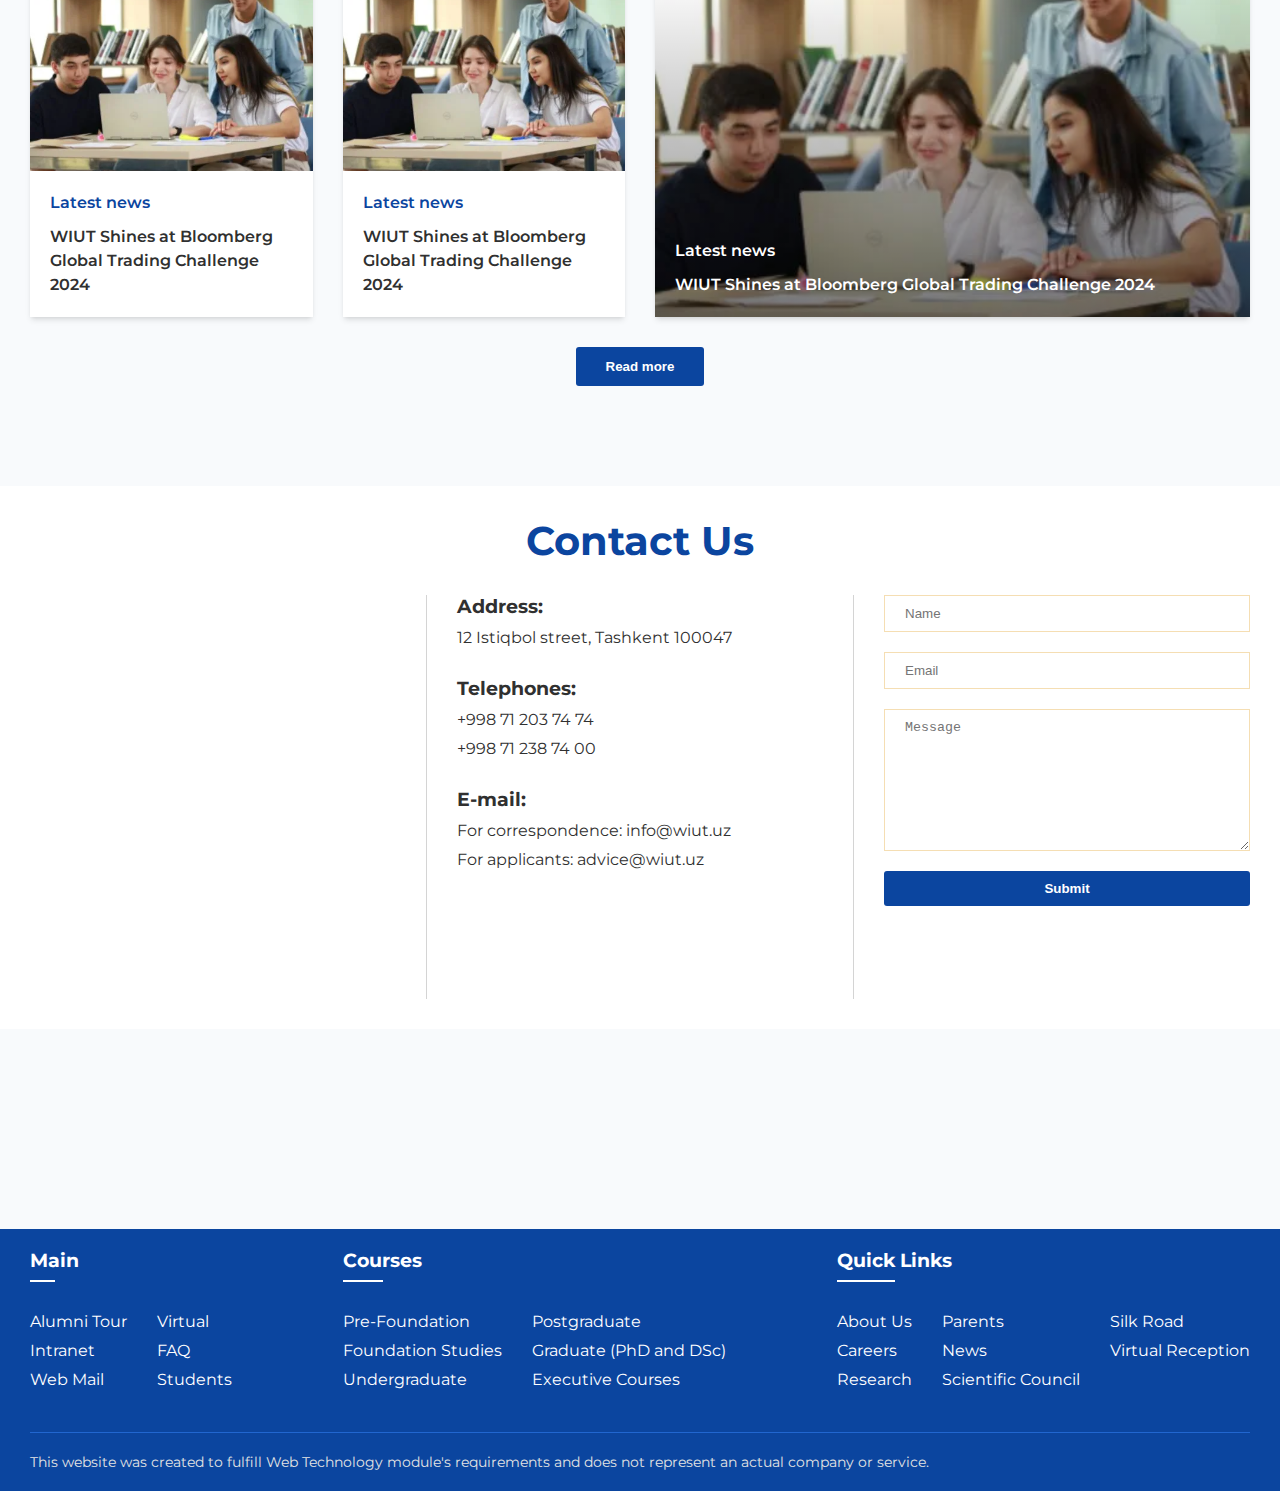
==== commit 9bf811db: "Add study page" ====
--- a/index.html
+++ b/index.html
@@ -50,7 +50,7 @@
       </div>
     </section>
 
-    <main>
+    <main id="page">
       <section id="courses" class="container">
         <a href="#" class="course">
           <div class="image">
--- a/assets/css/global.css
+++ b/assets/css/global.css
@@ -46,7 +46,7 @@
 .btn {
   border: none;
   outline: none;
-  padding: 15px 30px;
+  padding: 12px 30px;
   font-weight: 600;
   border-radius: 3px;
   cursor: pointer;
@@ -54,7 +54,7 @@
 }
 
 .btn:hover {
-  box-shadow: inset 0em 0em 0em 10em rgba(0, 0, 0, 0.2);
+  box-shadow: inset 0em 0em 0em 10em rgba(0, 0, 0, 0.1);
 }
 
 .btn-primary {
@@ -67,6 +67,13 @@
   padding: 0 max(calc((100% - 1440px) / 2), 30px);
 }
 
+.container h2 {
+  color: var(--primary);
+  text-align: center;
+  font-size: 2.5rem;
+  text-transform: capitalize;
+}
+
 .coming-soon {
   height: calc(100vh - 60px);
   margin-top: 60px;
@@ -74,4 +81,45 @@
   display: flex;
   align-items: center;
   justify-content: center;
-}+}
+
+#hero {
+  width: 100%;
+  height: 100vh;
+  padding: 60px 50px;
+  display: flex;
+  align-items: center;
+  justify-content: center;
+  color: white;
+  background: radial-gradient(rgba(0, 0, 0, 0.4), rgba(0, 0, 0, 0.1)),
+    url("../images/wiut.jpg");
+  background-repeat: no-repeat;
+  background-position: center center;
+  background-size: cover;
+  position: fixed;
+  inset: 0;
+  z-index: -20;
+}
+
+#hero .content {
+  text-align: center;
+  font-family: "Lato", sans-serif;
+}
+
+#hero h1 {
+  font-size: 4rem;
+}
+
+#hero p {
+  margin-top: 10px;
+  font-size: 1.3rem;
+  font-weight: 500;
+}
+
+main#page {
+  margin-top: 100vh;
+  background-color: #f8fafc;
+  width: 100%;
+  overflow: hidden;
+  height: max-content;
+} --- a/assets/css/index.css
+++ b/assets/css/index.css
@@ -25,20 +25,6 @@
   font-size: 4rem;
 }
 
-#hero p {
-  margin-top: 10px;
-  font-size: 1.3rem;
-  font-weight: 500;
-}
-
-main {
-  margin-top: 100vh;
-  background-color: #f8fafc;
-  width: 100%;
-  overflow: hidden;
-  height: max-content;
-}
-
 #courses {
   padding-top: 100px;
   display: flex;
@@ -95,13 +81,6 @@
   padding: 30px max(calc((100% - 1024px) / 2), 30px);
   text-align: center;
   background: white;
-}
-
-.container h2 {
-  color: var(--primary);
-  text-align: center;
-  font-size: 2.5rem;
-  text-transform: capitalize;
 }
 
 #info p {
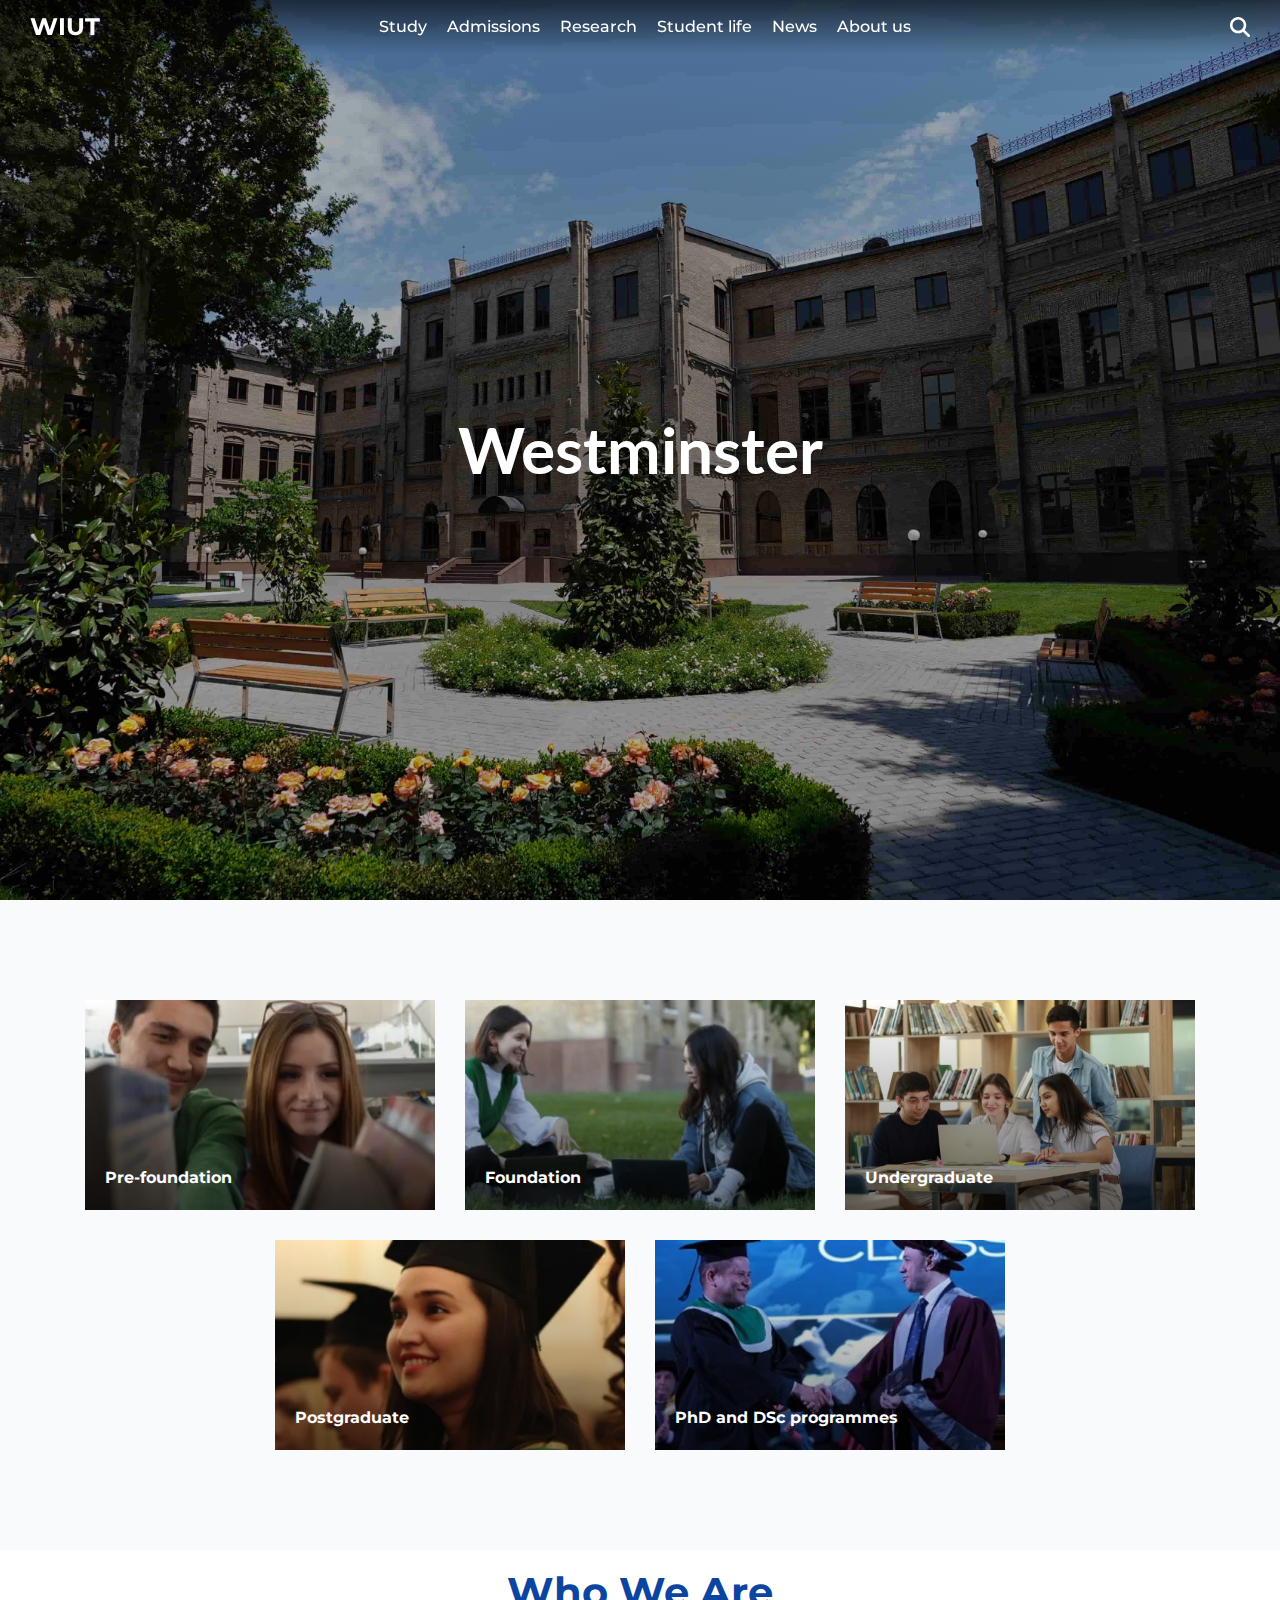
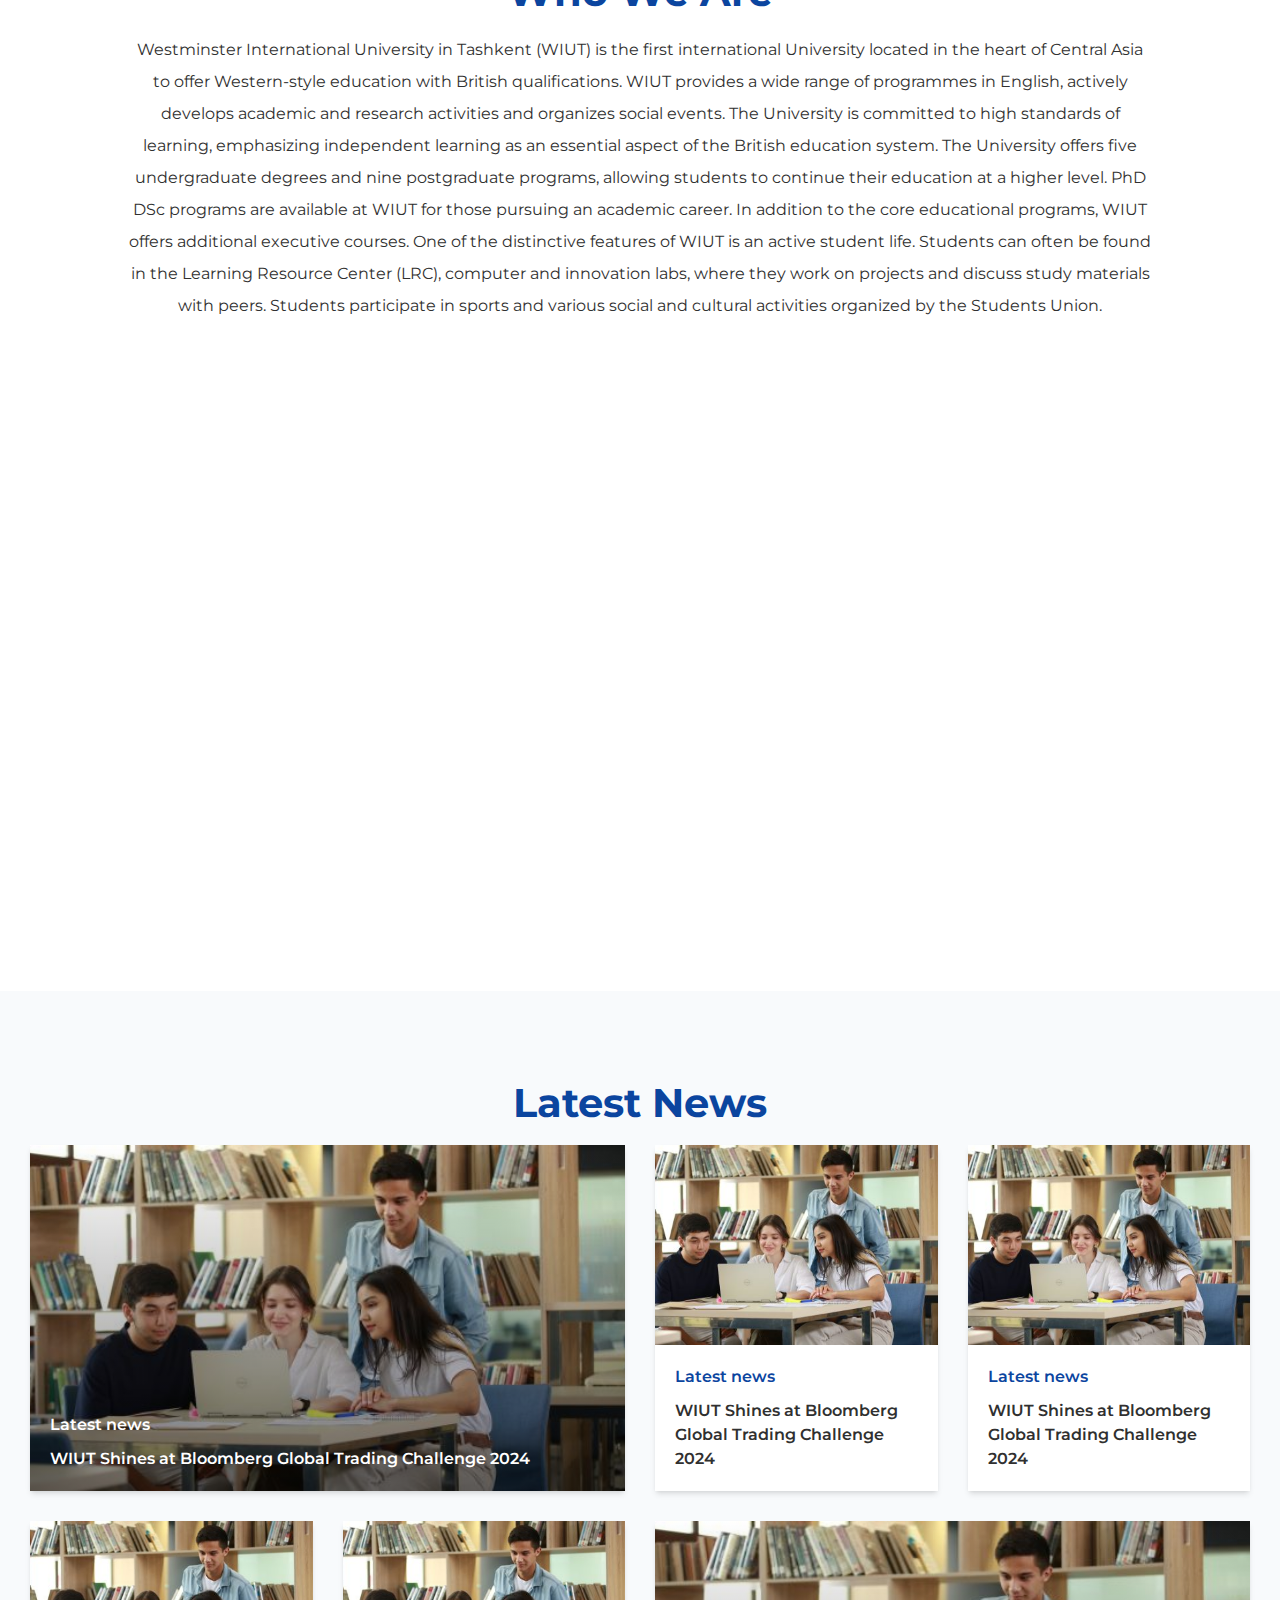
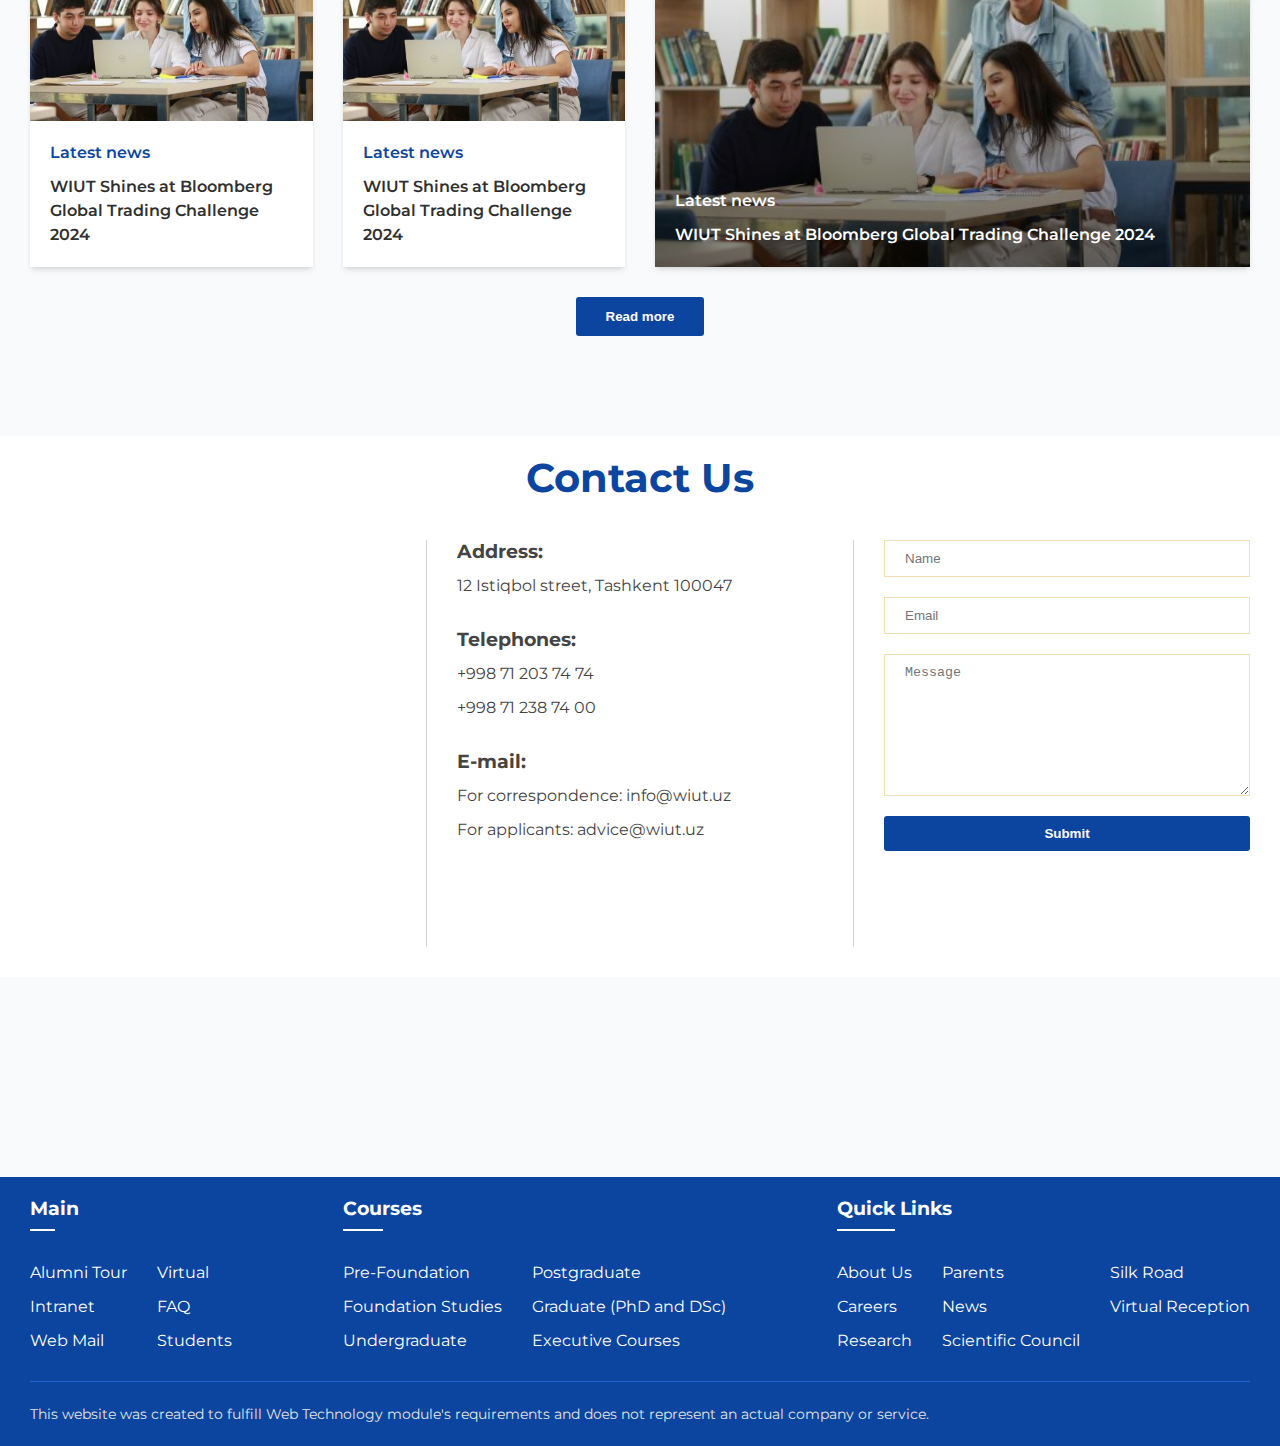
==== commit f843db8b: "Add new pages" ====
--- a/index.html
+++ b/index.html
@@ -11,7 +11,7 @@
     <title>Home</title>
   </head>
   <body>
-    <div id="navbar" class="top">
+    <header id="navbar" class="top">
       <div class="brand">
         <a href="index.html">WIUT</a>
       </div>
@@ -41,7 +41,7 @@
           <span></span>
         </div>
       </div>
-    </div>
+    </header>
 
     <section id="hero">
       <div class="content">
@@ -66,7 +66,7 @@
         </a>
         <a href="#" class="course">
           <div class="image">
-            <img src="./assets/images/undergraduate.webp" alt="course-image" />
+            <img src="./assets/images/cifs-and-graduate-new-compressed.jpg" alt="course-image" />
           </div>
           <p class="title">Undergraduate</p>
         </a>
@@ -125,51 +125,51 @@
         <div class="cards">
           <a href="#" class="card twice">
             <div class="image">
-              <img src="./assets/images/undergraduate.webp" alt="news" />
-            </div>
-            <div class="content">
-              <p class="category">Latest news</p>
-              <p class="title">
-                WIUT Shines at Bloomberg Global Trading Challenge 2024
-              </p>
-            </div>
-          </a>
-          <a href="#" class="card">
-            <div class="image">
-              <img src="./assets/images/undergraduate.webp" alt="news" />
-            </div>
-            <div class="content">
-              <p class="category">Latest news</p>
-              <p class="title">
-                WIUT Shines at Bloomberg Global Trading Challenge 2024
-              </p>
-            </div>
-          </a>
-          <a href="#" class="card">
-            <div class="image">
-              <img src="./assets/images/undergraduate.webp" alt="news" />
-            </div>
-            <div class="content">
-              <p class="category">Latest news</p>
-              <p class="title">
-                WIUT Shines at Bloomberg Global Trading Challenge 2024
-              </p>
-            </div>
-          </a>
-          <a href="#" class="card">
-            <div class="image">
-              <img src="./assets/images/undergraduate.webp" alt="news" />
-            </div>
-            <div class="content">
-              <p class="category">Latest news</p>
-              <p class="title">
-                WIUT Shines at Bloomberg Global Trading Challenge 2024
-              </p>
-            </div>
-          </a>
-          <a href="#" class="card">
-            <div class="image">
-              <img src="./assets/images/undergraduate.webp" alt="news" />
+              <img src="./assets/images/cifs-and-graduate-new-compressed.jpg" alt="news" />
+            </div>
+            <div class="content">
+              <p class="category">Latest news</p>
+              <p class="title">
+                WIUT Shines at Bloomberg Global Trading Challenge 2024
+              </p>
+            </div>
+          </a>
+          <a href="#" class="card">
+            <div class="image">
+              <img src="./assets/images/cifs-and-graduate-new-compressed.jpg" alt="news" />
+            </div>
+            <div class="content">
+              <p class="category">Latest news</p>
+              <p class="title">
+                WIUT Shines at Bloomberg Global Trading Challenge 2024
+              </p>
+            </div>
+          </a>
+          <a href="#" class="card">
+            <div class="image">
+              <img src="./assets/images/cifs-and-graduate-new-compressed.jpg" alt="news" />
+            </div>
+            <div class="content">
+              <p class="category">Latest news</p>
+              <p class="title">
+                WIUT Shines at Bloomberg Global Trading Challenge 2024
+              </p>
+            </div>
+          </a>
+          <a href="#" class="card">
+            <div class="image">
+              <img src="./assets/images/cifs-and-graduate-new-compressed.jpg" alt="news" />
+            </div>
+            <div class="content">
+              <p class="category">Latest news</p>
+              <p class="title">
+                WIUT Shines at Bloomberg Global Trading Challenge 2024
+              </p>
+            </div>
+          </a>
+          <a href="#" class="card">
+            <div class="image">
+              <img src="./assets/images/cifs-and-graduate-new-compressed.jpg" alt="news" />
             </div>
             <div class="content">
               <p class="category">Latest news</p>
@@ -180,7 +180,7 @@
           </a>
           <a href="#" class="card twice">
             <div class="image">
-              <img src="./assets/images/undergraduate.webp" alt="news" />
+              <img src="./assets/images/cifs-and-graduate-new-compressed.jpg" alt="news" />
             </div>
             <div class="content">
               <p class="category">Latest news</p>
--- a/assets/css/global.css
+++ b/assets/css/global.css
@@ -33,6 +33,7 @@
   font-family: "Montserrat", sans-serif;
   font-optical-sizing: auto;
   color: var(--text);
+  line-height: 1.5rem;
 }
 
 input,
@@ -122,4 +123,11 @@
   width: 100%;
   overflow: hidden;
   height: max-content;
-} +} 
+
+@media screen and (max-width: 640px) {
+  .container {
+    padding-left: 10px;
+    padding-right: 10px;
+  }
+}--- a/assets/css/footer.css
+++ b/assets/css/footer.css
@@ -11,7 +11,8 @@
 
 footer .footer-links {
   display: flex;
-  gap: 20px;
+  column-gap: 20px;
+  row-gap: 40px;
   justify-content: space-between;
   flex-wrap: wrap;
 }
@@ -61,3 +62,9 @@
   column-gap: 30px;
   margin-top: 30px;
 }
+
+@media screen and (max-width: 640px) {
+  footer .row .links {
+    height: auto;
+  }
+}--- a/assets/css/index.css
+++ b/assets/css/index.css
@@ -183,6 +183,11 @@
   background: white;
   padding-top: 30px;
   padding-bottom: 30px;
+  color: rgb(68, 68, 68);
+}
+
+#contact-us h2 {
+  margin-bottom: 50px;
 }
 
 #contact-us .inner {
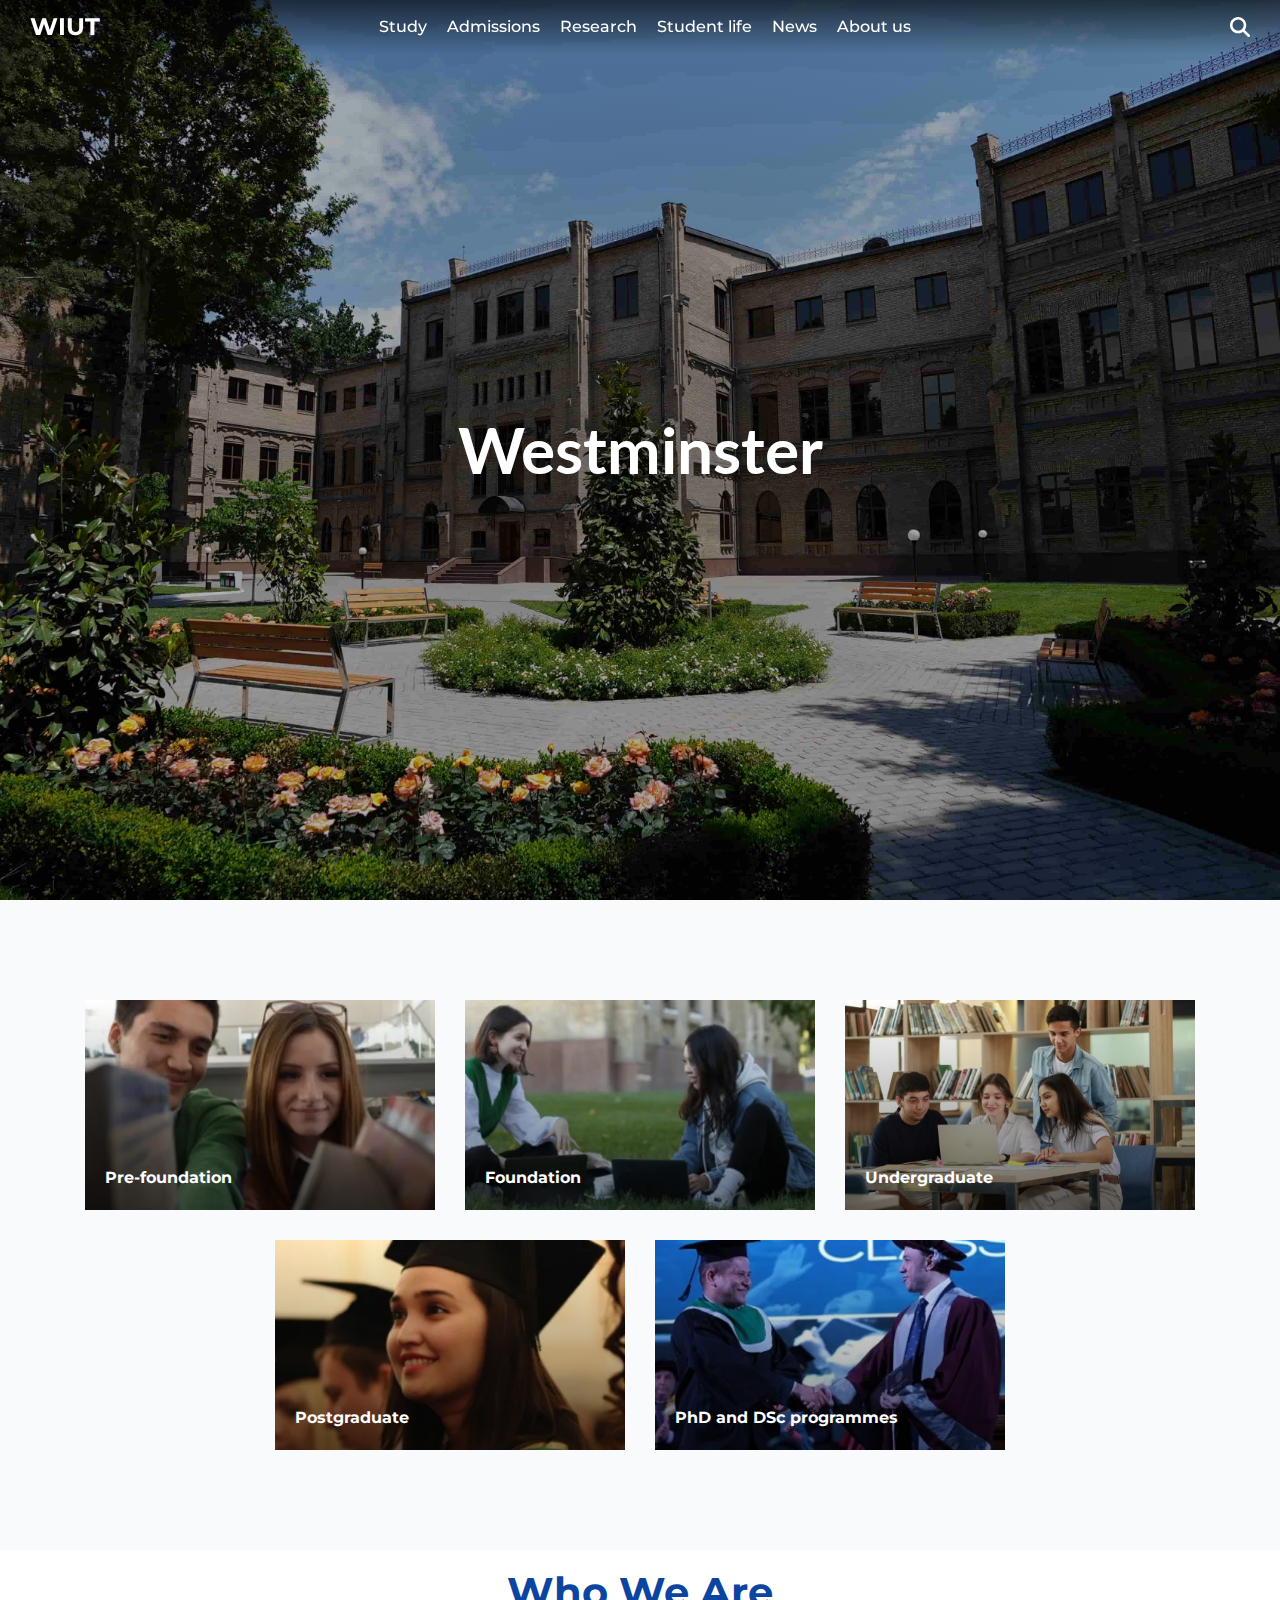
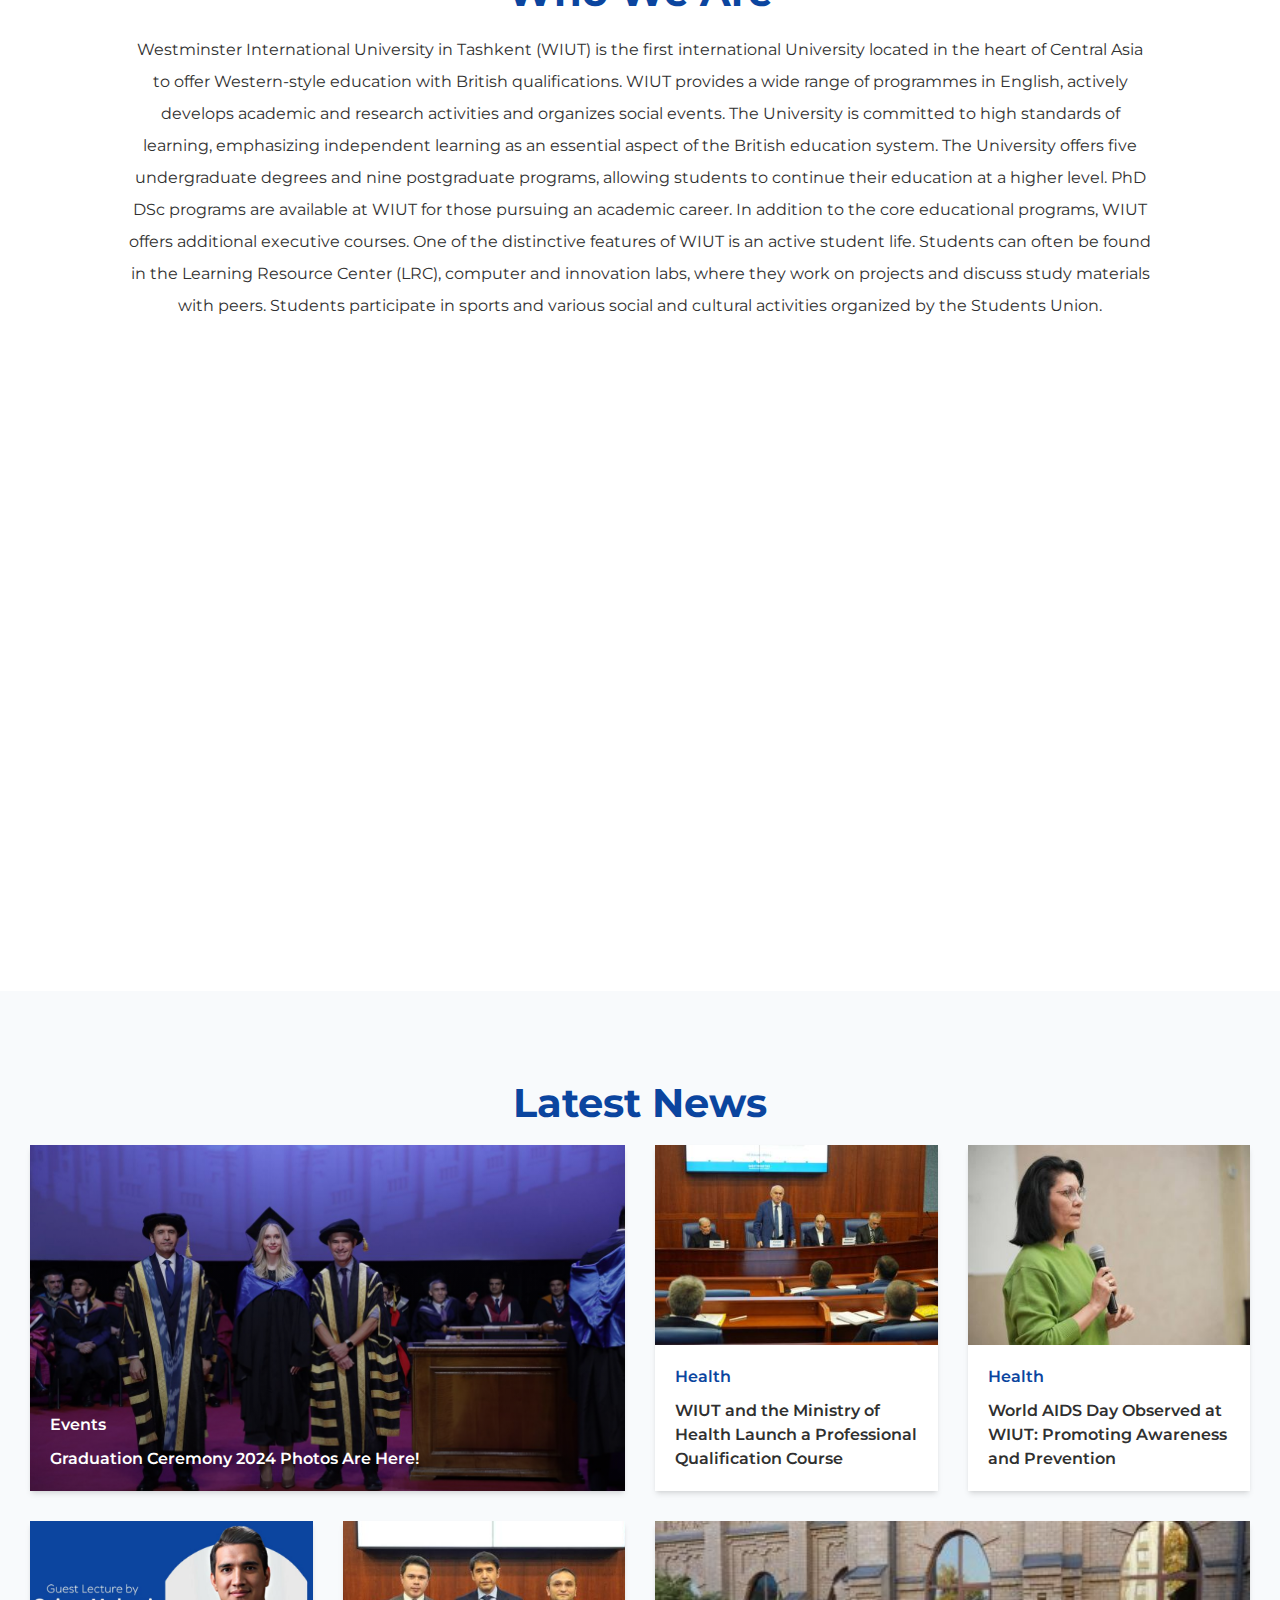
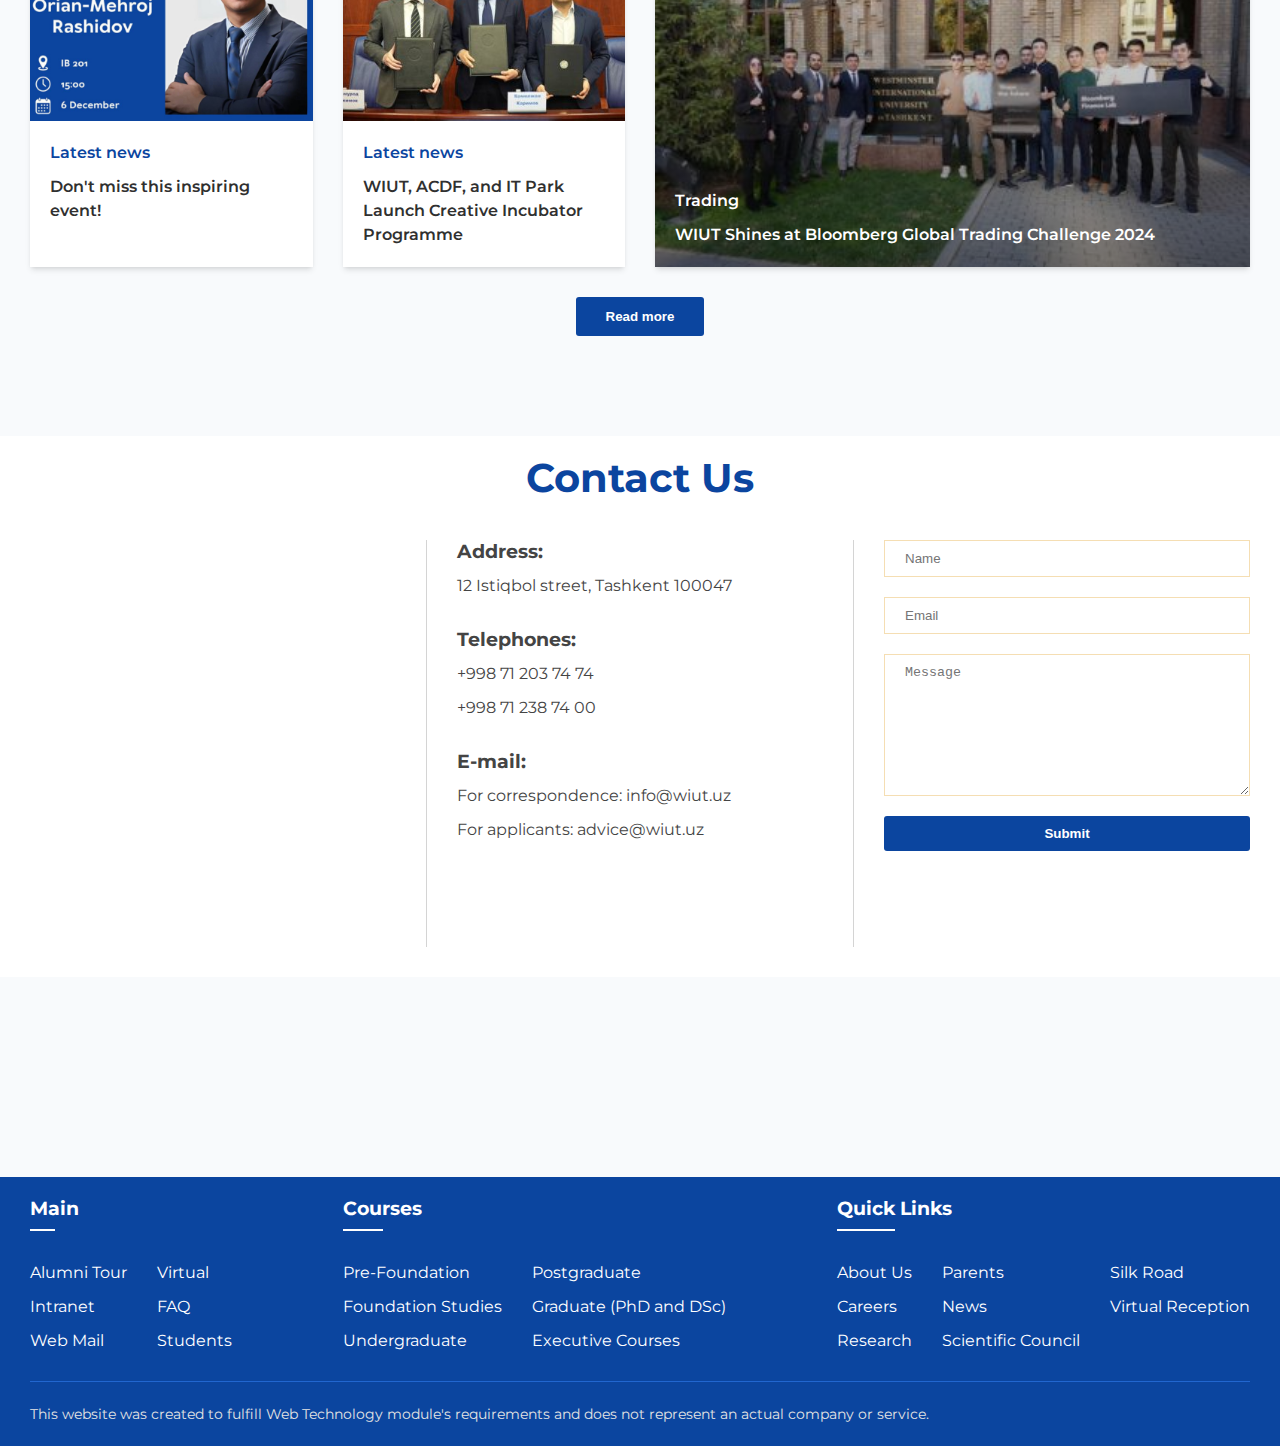
==== commit ff68c495: "Update content" ====
--- a/index.html
+++ b/index.html
@@ -125,65 +125,65 @@
         <div class="cards">
           <a href="#" class="card twice">
             <div class="image">
-              <img src="./assets/images/cifs-and-graduate-new-compressed.jpg" alt="news" />
+              <img src="./assets/images/ceremony.jpg" alt="news" />
+            </div>
+            <div class="content">
+              <p class="category">Events</p>
+              <p class="title">
+                Graduation Ceremony 2024 Photos Are Here!
+              </p>
+            </div>
+          </a>
+          <a href="#" class="card">
+            <div class="image">
+              <img src="./assets/images/news-1.jpg" alt="news" />
+            </div>
+            <div class="content">
+              <p class="category">Health</p>
+              <p class="title">
+                WIUT and the Ministry of Health Launch a Professional Qualification Course
+              </p>
+            </div>
+          </a>
+          <a href="#" class="card">
+            <div class="image">
+              <img src="./assets/images/news-2.jpg" alt="news" />
+            </div>
+            <div class="content">
+              <p class="category">Health</p>
+              <p class="title">
+                World AIDS Day Observed at WIUT: Promoting Awareness and Prevention
+              </p>
+            </div>
+          </a>
+          <a href="#" class="card">
+            <div class="image">
+              <img src="./assets/images/news-3.png" alt="news" />
             </div>
             <div class="content">
               <p class="category">Latest news</p>
               <p class="title">
-                WIUT Shines at Bloomberg Global Trading Challenge 2024
-              </p>
-            </div>
-          </a>
-          <a href="#" class="card">
-            <div class="image">
-              <img src="./assets/images/cifs-and-graduate-new-compressed.jpg" alt="news" />
+                Don't miss this inspiring event!
+              </p>
+            </div>
+          </a>
+          <a href="#" class="card">
+            <div class="image">
+              <img src="./assets/images/news-4.jpg" alt="news" />
             </div>
             <div class="content">
               <p class="category">Latest news</p>
               <p class="title">
-                WIUT Shines at Bloomberg Global Trading Challenge 2024
-              </p>
-            </div>
-          </a>
-          <a href="#" class="card">
-            <div class="image">
-              <img src="./assets/images/cifs-and-graduate-new-compressed.jpg" alt="news" />
-            </div>
-            <div class="content">
-              <p class="category">Latest news</p>
-              <p class="title">
-                WIUT Shines at Bloomberg Global Trading Challenge 2024
-              </p>
-            </div>
-          </a>
-          <a href="#" class="card">
-            <div class="image">
-              <img src="./assets/images/cifs-and-graduate-new-compressed.jpg" alt="news" />
-            </div>
-            <div class="content">
-              <p class="category">Latest news</p>
-              <p class="title">
-                WIUT Shines at Bloomberg Global Trading Challenge 2024
-              </p>
-            </div>
-          </a>
-          <a href="#" class="card">
-            <div class="image">
-              <img src="./assets/images/cifs-and-graduate-new-compressed.jpg" alt="news" />
-            </div>
-            <div class="content">
-              <p class="category">Latest news</p>
-              <p class="title">
-                WIUT Shines at Bloomberg Global Trading Challenge 2024
+                WIUT, ACDF, and IT Park Launch Creative Incubator Programme
               </p>
             </div>
           </a>
           <a href="#" class="card twice">
             <div class="image">
-              <img src="./assets/images/cifs-and-graduate-new-compressed.jpg" alt="news" />
-            </div>
-            <div class="content">
-              <p class="category">Latest news</p>
+              <img src="./assets/images/news-5.jpg" alt="news" />
+            </div>
+            <div class="content">
+              <p class="category">Trading</p>
               <p class="title">
                 WIUT Shines at Bloomberg Global Trading Challenge 2024
               </p>
--- a/assets/css/global.css
+++ b/assets/css/global.css
@@ -18,6 +18,7 @@
   width: 100%;
   height: 100%;
   object-fit: cover;
+  display: block;
 }
 
 a {
@@ -34,6 +35,7 @@
   font-optical-sizing: auto;
   color: var(--text);
   line-height: 1.5rem;
+  background-color: #f8fafc;
 }
 
 input,
@@ -54,12 +56,24 @@
   transition: box-shadow 0.2s;
 }
 
-.btn:hover {
+.btn-primary:hover {
   box-shadow: inset 0em 0em 0em 10em rgba(0, 0, 0, 0.1);
 }
 
 .btn-primary {
   background-color: var(--primary);
+  color: white;
+}
+
+.btn-secondary {
+  background: transparent;
+  color: var(--primary);
+  border: 1px solid var(--primary);
+  transition: background 0.2s, color 0.2s;
+}
+
+.btn-secondary:hover {
+  background: var(--primary);
   color: white;
 }
 
@@ -123,11 +137,11 @@
   width: 100%;
   overflow: hidden;
   height: max-content;
-} 
+}
 
 @media screen and (max-width: 640px) {
   .container {
     padding-left: 10px;
     padding-right: 10px;
   }
-}+}
